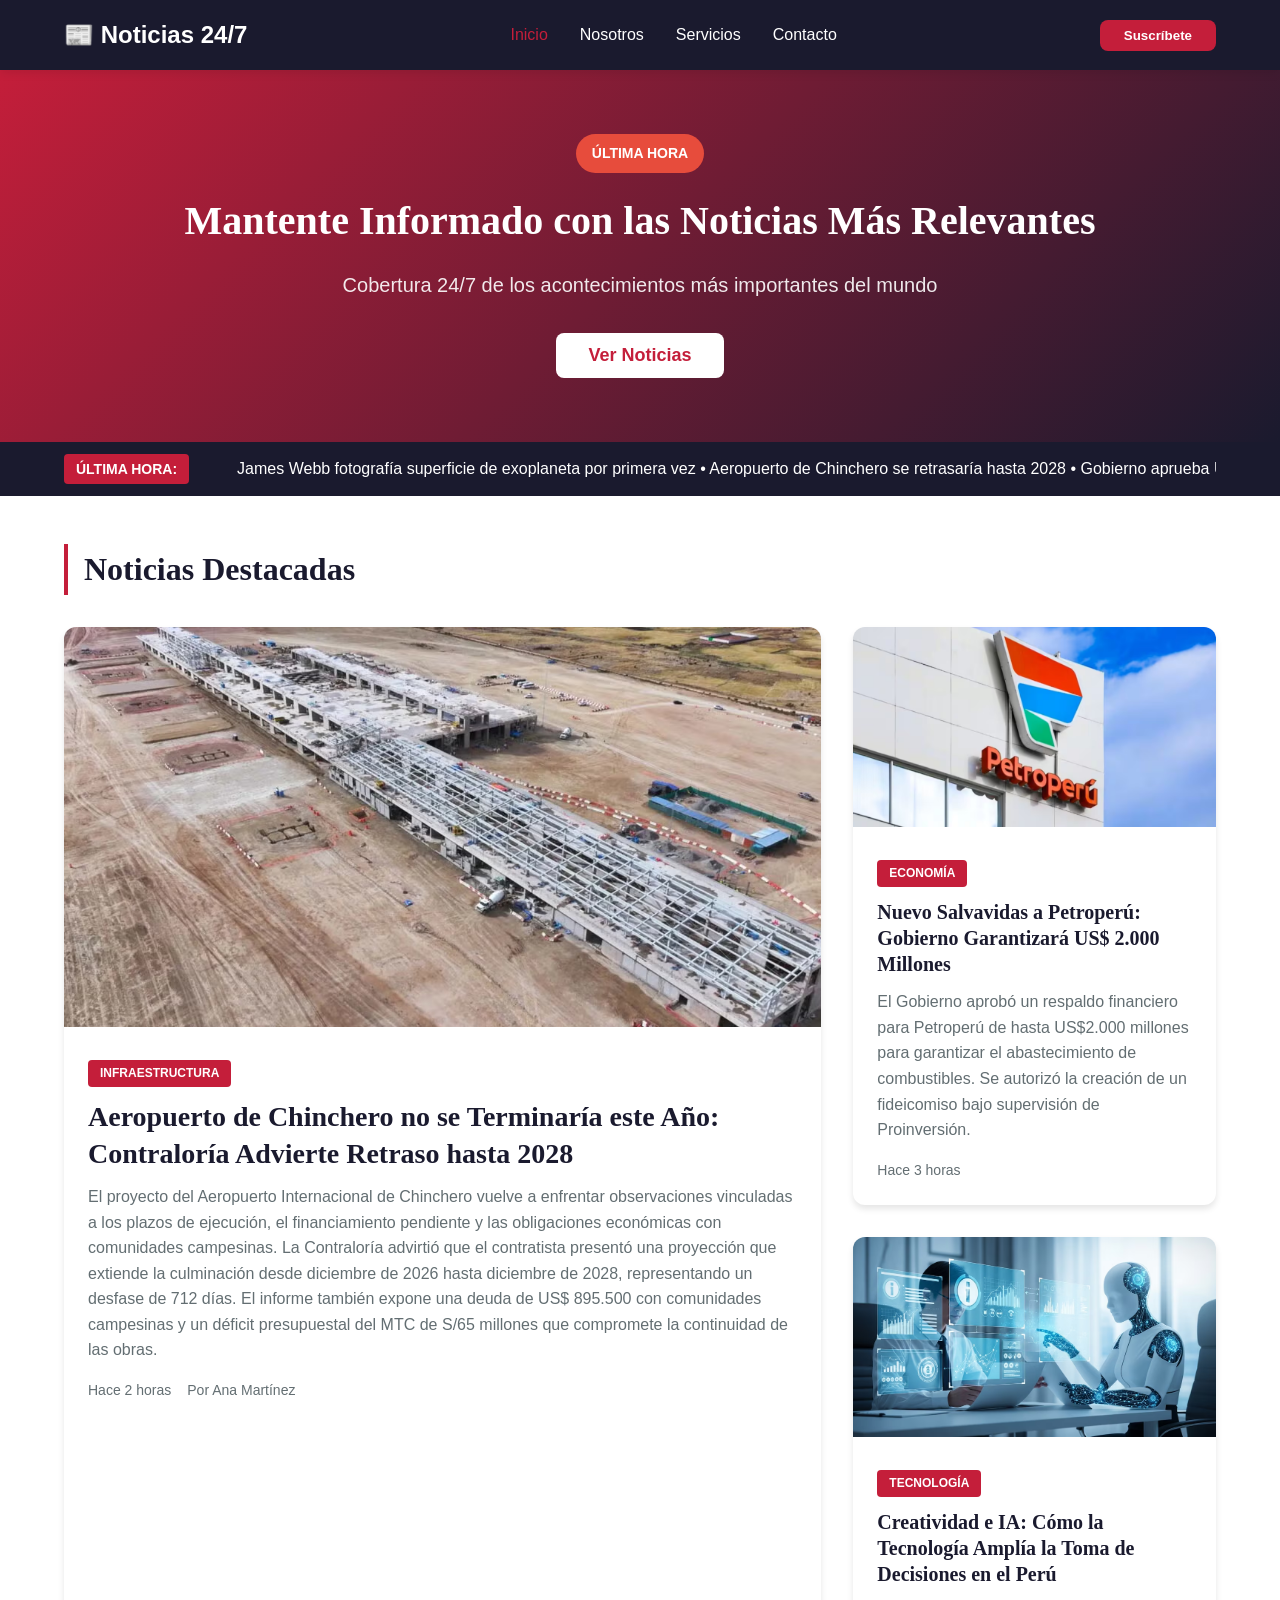
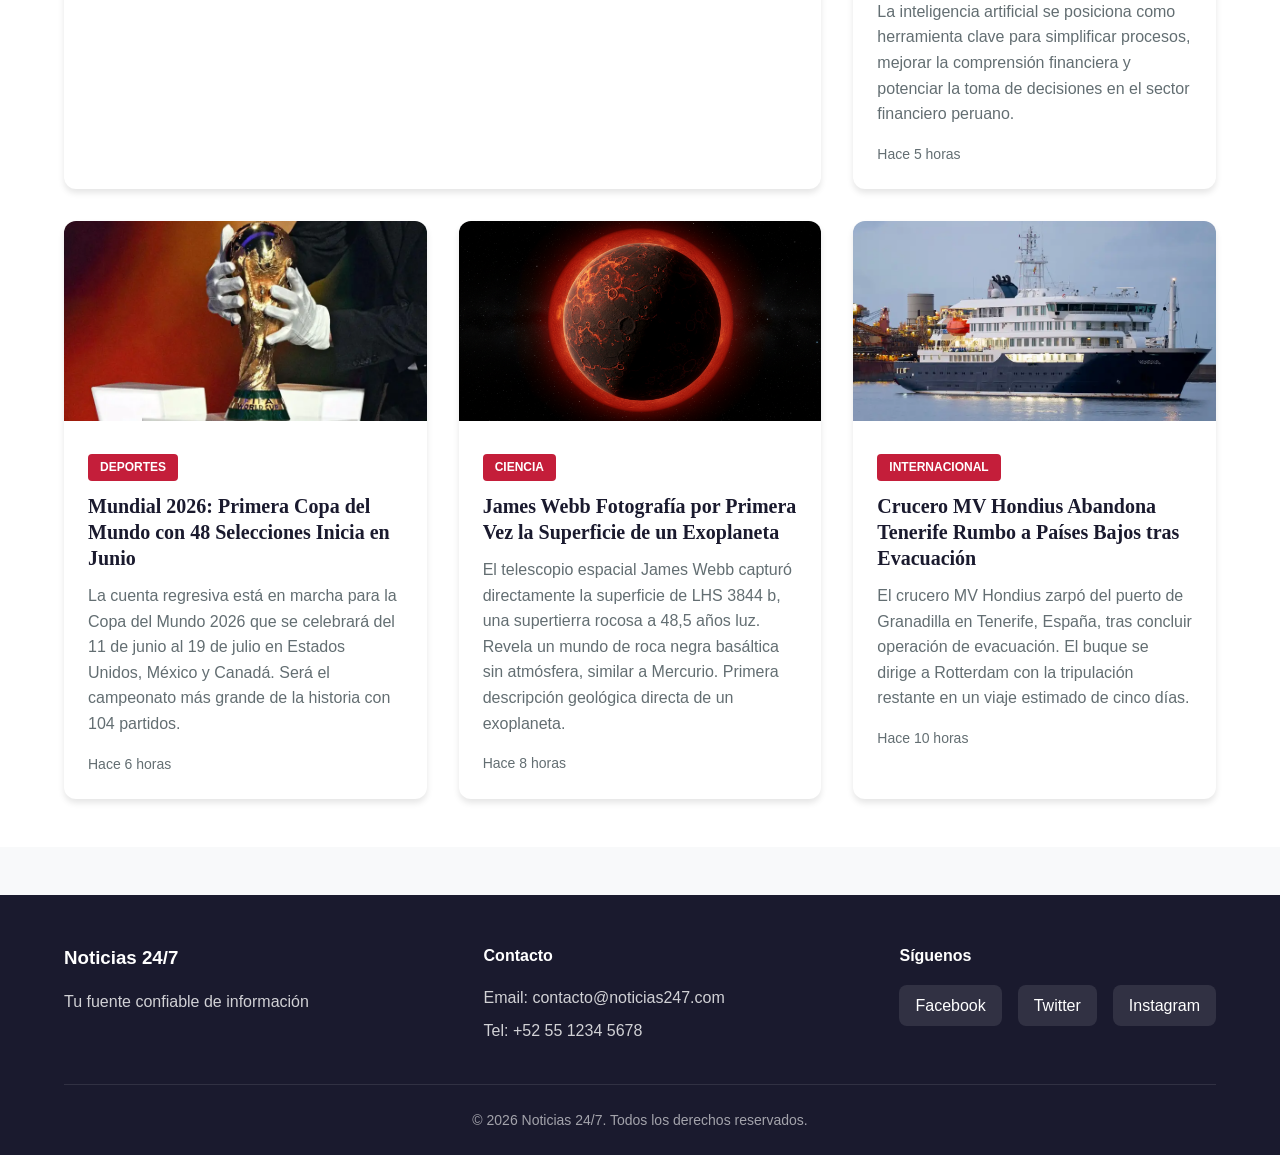
==== index.html @ 4a0a3092 "pc2" ====
<!DOCTYPE html>
<html lang="es">

<head>
    <meta charset="UTF-8">
    <meta name="viewport" content="width=device-width, initial-scale=1.0">
    <title>Noticias 24/7 - Tu fuente de información</title>
    <link rel="stylesheet" href="css/styles.css">
</head>

<body>
    <header class="header">
        <div class="container">
            <div class="header__content">
                <div class="header__logo">
                    <h1>📰 Noticias 24/7</h1>
                </div>
                <nav class="header__nav" id="navMenu">
                    <ul class="nav__list">
                        <li><a href="index.html" class="nav__link active">Inicio</a></li>
                        <li><a href="nosotros.html" class="nav__link">Nosotros</a></li>
                        <li><a href="servicios.html" class="nav__link">Servicios</a></li>
                        <li><a href="contacto.html" class="nav__link">Contacto</a></li>
                    </ul>
                </nav>
                <button class="header__btn">Suscríbete</button>
                <button class="header__menu-toggle" id="menuToggle">☰</button>
            </div>
        </div>
    </header>

    <section class="hero">
        <div class="container">
            <div class="hero__content">
                <span class="hero__badge">ÚLTIMA HORA</span>
                <h2 class="hero__title">Mantente Informado con las Noticias Más Relevantes</h2>
                <p class="hero__text">Cobertura 24/7 de los acontecimientos más importantes del mundo</p>
                <button class="hero__cta">Ver Noticias</button>
            </div>
        </div>
    </section>

    <section class="breaking-news">
        <div class="container">
            <div class="breaking-news__ticker">
                <span class="ticker__label">ÚLTIMA HORA:</span>
                <span class="ticker__text">James Webb fotografía superficie de exoplaneta por primera vez • Aeropuerto
                    de Chinchero se retrasaría hasta 2028 • Gobierno aprueba US$ 2.000 millones para Petroperú • Mundial
                    2026 con 48 selecciones inicia el 11 de junio • James Webb fotografía superficie de exoplaneta por
                    primera vez • Aeropuerto de Chinchero se retrasaría hasta 2028 • Gobierno aprueba US$ 2.000 millones
                    para Petroperú • Mundial 2026 con 48 selecciones inicia el 11 de junio</span>
            </div>
        </div>
    </section>

    <section class="featured-news">
        <div class="container">
            <h2 class="section__title">Noticias Destacadas</h2>
            <div class="news__grid">
                <article class="news-card news-card--large">
                    <img src="img/news-1.jpg" alt="Noticia principal" class="news-card__image">
                    <div class="news-card__content">
                        <span class="news-card__category">Infraestructura</span>
                        <h3 class="news-card__title">Aeropuerto de Chinchero no se Terminaría este Año: Contraloría
                            Advierte Retraso hasta 2028</h3>
                        <p class="news-card__excerpt">El proyecto del Aeropuerto Internacional de Chinchero vuelve a
                            enfrentar observaciones vinculadas a los plazos de ejecución, el financiamiento pendiente y
                            las obligaciones económicas con comunidades campesinas. La Contraloría advirtió que el
                            contratista presentó una proyección que extiende la culminación desde diciembre de 2026
                            hasta diciembre de 2028, representando un desfase de 712 días. El informe también expone una
                            deuda de US$ 895.500 con comunidades campesinas y un déficit presupuestal del MTC de S/65
                            millones que compromete la continuidad de las obras.</p>
                        <div class="news-card__meta">
                            <span class="meta__date">Hace 2 horas</span>
                            <span class="meta__author">Por Ana Martínez</span>
                        </div>
                    </div>
                </article>

                <article class="news-card">
                    <img src="img/news-2.jpg" alt="Noticia" class="news-card__image">
                    <div class="news-card__content">
                        <span class="news-card__category">Economía</span>
                        <h3 class="news-card__title">Nuevo Salvavidas a Petroperú: Gobierno Garantizará US$ 2.000
                            Millones</h3>
                        <p class="news-card__excerpt">El Gobierno aprobó un respaldo financiero para Petroperú de hasta
                            US$2.000 millones para garantizar el abastecimiento de combustibles. Se autorizó la creación
                            de un fideicomiso bajo supervisión de Proinversión.</p>
                        <div class="news-card__meta">
                            <span class="meta__date">Hace 3 horas</span>
                        </div>
                    </div>
                </article>

                <article class="news-card">
                    <img src="img/news-3.jpg" alt="Noticia" class="news-card__image">
                    <div class="news-card__content">
                        <span class="news-card__category">Tecnología</span>
                        <h3 class="news-card__title">Creatividad e IA: Cómo la Tecnología Amplía la Toma de Decisiones
                            en el Perú</h3>
                        <p class="news-card__excerpt">La inteligencia artificial se posiciona como herramienta clave
                            para simplificar procesos, mejorar la comprensión financiera y potenciar la toma de
                            decisiones en el sector financiero peruano.</p>
                        <div class="news-card__meta">
                            <span class="meta__date">Hace 5 horas</span>
                        </div>
                    </div>
                </article>

                <article class="news-card">
                    <img src="img/news-4.jpg" alt="Noticia" class="news-card__image">
                    <div class="news-card__content">
                        <span class="news-card__category">Deportes</span>
                        <h3 class="news-card__title">Mundial 2026: Primera Copa del Mundo con 48 Selecciones Inicia en
                            Junio</h3>
                        <p class="news-card__excerpt">La cuenta regresiva está en marcha para la Copa del Mundo 2026 que
                            se celebrará del 11 de junio al 19 de julio en Estados Unidos, México y Canadá. Será el
                            campeonato más grande de la historia con 104 partidos.</p>
                        <div class="news-card__meta">
                            <span class="meta__date">Hace 6 horas</span>
                        </div>
                    </div>
                </article>

                <article class="news-card">
                    <img src="img/news-5.jpg" alt="Noticia" class="news-card__image">
                    <div class="news-card__content">
                        <span class="news-card__category">Ciencia</span>
                        <h3 class="news-card__title">James Webb Fotografía por Primera Vez la Superficie de un
                            Exoplaneta</h3>
                        <p class="news-card__excerpt">El telescopio espacial James Webb capturó directamente la
                            superficie de LHS 3844 b, una supertierra rocosa a 48,5 años luz. Revela un mundo de roca
                            negra basáltica sin atmósfera, similar a Mercurio. Primera descripción geológica directa de
                            un exoplaneta.</p>
                        <div class="news-card__meta">
                            <span class="meta__date">Hace 8 horas</span>
                        </div>
                    </div>
                </article>

                <article class="news-card">
                    <img src="img/news-6.jpg" alt="Noticia" class="news-card__image">
                    <div class="news-card__content">
                        <span class="news-card__category">Internacional</span>
                        <h3 class="news-card__title">Crucero MV Hondius Abandona Tenerife Rumbo a Países Bajos tras
                            Evacuación</h3>
                        <p class="news-card__excerpt">El crucero MV Hondius zarpó del puerto de Granadilla en Tenerife,
                            España, tras concluir operación de evacuación. El buque se dirige a Rotterdam con la
                            tripulación restante en un viaje estimado de cinco días.</p>
                        <div class="news-card__meta">
                            <span class="meta__date">Hace 10 horas</span>
                        </div>
                    </div>
                </article>
            </div>
        </div>
    </section>

    <footer class="footer">
        <div class="container">
            <div class="footer__content">
                <div class="footer__section">
                    <h3>Noticias 24/7</h3>
                    <p>Tu fuente confiable de información</p>
                </div>
                <div class="footer__section">
                    <h4>Contacto</h4>
                    <p>Email: contacto@noticias247.com</p>
                    <p>Tel: +52 55 1234 5678</p>
                </div>
                <div class="footer__section">
                    <h4>Síguenos</h4>
                    <div class="footer__social">
                        <a href="#" class="social__link">Facebook</a>
                        <a href="#" class="social__link">Twitter</a>
                        <a href="#" class="social__link">Instagram</a>
                    </div>
                </div>
            </div>
            <div class="footer__bottom">
                <p>&copy; 2026 Noticias 24/7. Todos los derechos reservados.</p>
            </div>
        </div>
    </footer>

    <script src="js/menu.js"></script>
</body>

</html>
---- css/styles.css ----
* {
    margin: 0;
    padding: 0;
    box-sizing: border-box;
}

body {
    font-family: -apple-system, BlinkMacSystemFont, 'Segoe UI', Roboto, sans-serif;
    color: #2d3436;
    line-height: 1.6;
    background-color: #f8f9fa;
}

.container {
    max-width: 1200px;
    margin: 0 auto;
    padding: 0 1.5rem;
}

/* Header */
.header {
    background-color: #1a1a2e;
    box-shadow: 0 2px 10px rgba(0, 0, 0, 0.1);
    position: sticky;
    top: 0;
    z-index: 1000;
}

.header__content {
    display: flex;
    justify-content: space-between;
    align-items: center;
    padding: 1rem 0;
}

.header__logo h1 {
    font-size: 1.5rem;
    color: #ffffff;
    margin: 0;
    font-weight: 700;
}

.header__nav .nav__list {
    display: flex;
    list-style: none;
    gap: 2rem;
    margin: 0;
    padding: 0;
}

.header__nav .nav__link {
    color: #ffffff;
    text-decoration: none;
    font-weight: 500;
    transition: color 0.3s;
}

.header__nav .nav__link:hover,
.header__nav .nav__link.active {
    color: #c41e3a;
}

.header__btn {
    background-color: #c41e3a;
    color: white;
    padding: 0.5rem 1.5rem;
    border: none;
    border-radius: 0.5rem;
    cursor: pointer;
    font-weight: 600;
    transition: all 0.3s;
}

.header__btn:hover {
    background-color: #a01729;
    transform: translateY(-2px);
}

.header__menu-toggle {
    display: none;
    background: none;
    border: 2px solid #ffffff;
    color: #ffffff;
    font-size: 1.5rem;
    padding: 0.5rem 0.75rem;
    border-radius: 0.5rem;
    cursor: pointer;
}

/* Hero */
.hero {
    background: linear-gradient(135deg, #c41e3a 0%, #1a1a2e 100%);
    color: white;
    padding: 4rem 0;
    text-align: center;
}

.hero__badge {
    background-color: #e74c3c;
    color: white;
    padding: 0.5rem 1rem;
    border-radius: 2rem;
    font-size: 0.875rem;
    font-weight: 700;
    display: inline-block;
    margin-bottom: 1rem;
    animation: pulse 2s infinite;
}

@keyframes pulse {
    0%, 100% { opacity: 1; }
    50% { opacity: 0.7; }
}

.hero__title {
    font-size: 2.5rem;
    font-weight: 700;
    margin-bottom: 1rem;
    font-family: Georgia, serif;
}

.hero__text {
    font-size: 1.25rem;
    margin-bottom: 2rem;
    opacity: 0.9;
}

.hero__cta {
    background-color: white;
    color: #c41e3a;
    padding: 0.75rem 2rem;
    border: none;
    border-radius: 0.5rem;
    font-weight: 600;
    font-size: 1.125rem;
    cursor: pointer;
    transition: all 0.3s;
}

.hero__cta:hover {
    transform: translateY(-2px);
    box-shadow: 0 10px 20px rgba(0, 0, 0, 0.2);
}

/* Breaking News Ticker */
.breaking-news {
    background-color: #1a1a2e;
    padding: 0.75rem 0;
    overflow: hidden;
    margin-top: 0;
    position: relative;
}

.breaking-news__ticker {
    display: flex;
    align-items: center;
    gap: 1rem;
    color: white;
    overflow: hidden;
}

.ticker__label {
    background-color: #c41e3a;
    padding: 0.25rem 0.75rem;
    border-radius: 0.25rem;
    font-weight: 700;
    font-size: 0.875rem;
    flex-shrink: 0;
    z-index: 10;
    position: relative;
}

.ticker__text {
    display: inline-block;
    white-space: nowrap;
    animation: scroll 60s linear infinite;
    padding-left: 2rem;
}

@keyframes scroll {
    from { 
        transform: translateX(0); 
    }
    to { 
        transform: translateX(-50%); 
    }
}

/* Page Hero */
.page-hero {
    background: linear-gradient(135deg, #1a1a2e 0%, #0f3460 100%);
    color: white;
    padding: 3rem 0;
    text-align: center;
}

.page-hero__title {
    font-size: 2rem;
    font-weight: 700;
    margin-bottom: 0.5rem;
}

.page-hero__text {
    font-size: 1.125rem;
    opacity: 0.9;
}

/* Section Title */
.section__title {
    font-size: 2rem;
    font-weight: 700;
    color: #1a1a2e;
    margin-bottom: 2rem;
    font-family: Georgia, serif;
    border-left: 4px solid #c41e3a;
    padding-left: 1rem;
}

/* Featured News */
.featured-news {
    padding: 3rem 0;
    background-color: #ffffff;
}

.news__grid {
    display: grid;
    grid-template-columns: repeat(3, 1fr);
    gap: 2rem;
}

.news-card {
    background-color: #ffffff;
    border-radius: 0.75rem;
    overflow: hidden;
    box-shadow: 0 4px 6px rgba(0, 0, 0, 0.1);
    transition: all 0.3s;
}

.news-card:hover {
    transform: translateY(-5px);
    box-shadow: 0 10px 20px rgba(0, 0, 0, 0.15);
}

.news-card--large {
    grid-column: span 2;
    grid-row: span 2;
}

.news-card__image {
    width: 100%;
    height: 200px;
    object-fit: cover;
}

.news-card--large .news-card__image {
    height: 400px;
}

.news-card__content {
    padding: 1.5rem;
}

.news-card__category {
    background-color: #c41e3a;
    color: white;
    padding: 0.25rem 0.75rem;
    border-radius: 0.25rem;
    font-size: 0.75rem;
    font-weight: 600;
    text-transform: uppercase;
    display: inline-block;
    margin-bottom: 0.75rem;
}

.news-card__title {
    font-size: 1.25rem;
    font-weight: 700;
    color: #1a1a2e;
    margin-bottom: 0.75rem;
    font-family: Georgia, serif;
    line-height: 1.3;
}

.news-card--large .news-card__title {
    font-size: 1.75rem;
}

.news-card__excerpt {
    color: #636e72;
    margin-bottom: 1rem;
    line-height: 1.6;
}

.news-card__meta {
    display: flex;
    gap: 1rem;
    font-size: 0.875rem;
    color: #636e72;
}

/* Categories */
.categories {
    padding: 3rem 0;
}

.categories__grid {
    display: grid;
    grid-template-columns: repeat(3, 1fr);
    gap: 2rem;
}

.category-card {
    background-color: #ffffff;
    padding: 2rem;
    border-radius: 0.75rem;
    text-align: center;
    box-shadow: 0 4px 6px rgba(0, 0, 0, 0.1);
    transition: all 0.3s;
}

.category-card:hover {
    transform: translateY(-5px);
    box-shadow: 0 10px 20px rgba(0, 0, 0, 0.15);
}

.category-card__icon {
    font-size: 3rem;
    margin-bottom: 1rem;
}

.category-card__title {
    font-size: 1.5rem;
    font-weight: 700;
    color: #1a1a2e;
    margin-bottom: 0.5rem;
}

.category-card__text {
    color: #636e72;
    margin-bottom: 1rem;
}

.category-card__count {
    display: inline-block;
    background-color: #f8f9fa;
    padding: 0.25rem 0.75rem;
    border-radius: 1rem;
    font-size: 0.875rem;
    color: #636e72;
}

/* About */
.about {
    padding: 3rem 0;
}

.about__content {
    display: flex;
    gap: 3rem;
    align-items: center;
}

.about__text {
    flex: 1;
}

.about__text h2 {
    font-size: 2rem;
    color: #1a1a2e;
    margin-bottom: 1.5rem;
    font-family: Georgia, serif;
}

.about__text p {
    margin-bottom: 1rem;
    line-height: 1.8;
    color: #636e72;
}

.about__image {
    flex: 1;
}

.about__photo {
    width: 100%;
    height: auto;
    border-radius: 0.75rem;
    box-shadow: 0 10px 20px rgba(0, 0, 0, 0.15);
}

.placeholder-image {
    background: linear-gradient(135deg, #c41e3a 0%, #1a1a2e 100%);
    height: 300px;
    border-radius: 0.75rem;
    display: flex;
    align-items: center;
    justify-content: center;
    color: white;
    font-size: 1.5rem;
    font-weight: 700;
}

/* Team */
.team {
    padding: 3rem 0;
    background-color: #ffffff;
}

.team__grid {
    display: grid;
    grid-template-columns: repeat(3, 1fr);
    gap: 2rem;
}

.team-card {
    text-align: center;
}

.team-card__image {
    width: 150px;
    height: 150px;
    border-radius: 50%;
    object-fit: cover;
    margin-bottom: 1rem;
    border: 4px solid #c41e3a;
}

.team-card__name {
    font-size: 1.25rem;
    font-weight: 700;
    color: #1a1a2e;
    margin-bottom: 0.25rem;
}

.team-card__role {
    color: #636e72;
}

/* Contact */
.contact {
    padding: 3rem 0;
}

.contact__content {
    display: flex;
    gap: 3rem;
}

.contact__form,
.contact__info {
    flex: 1;
}

.contact__form h2,
.contact__info h2 {
    font-size: 1.75rem;
    color: #1a1a2e;
    margin-bottom: 1.5rem;
    font-family: Georgia, serif;
}

.form__group {
    margin-bottom: 1.5rem;
}

.form__group label {
    display: block;
    margin-bottom: 0.5rem;
    color: #1a1a2e;
    font-weight: 600;
}

.form__group input,
.form__group textarea {
    width: 100%;
    padding: 0.75rem;
    border: 2px solid #e0e0e0;
    border-radius: 0.5rem;
    font-family: inherit;
    transition: border-color 0.3s;
}

.form__group input:focus,
.form__group textarea:focus {
    outline: none;
    border-color: #c41e3a;
}

.form__submit {
    background-color: #c41e3a;
    color: white;
    padding: 0.75rem 2rem;
    border: none;
    border-radius: 0.5rem;
    font-weight: 600;
    font-size: 1.125rem;
    cursor: pointer;
    width: 100%;
    transition: all 0.3s;
}

.form__submit:hover {
    background-color: #a01729;
    transform: translateY(-2px);
}

.info__item {
    margin-bottom: 2rem;
}

.info__item h3 {
    color: #1a1a2e;
    margin-bottom: 0.5rem;
    font-weight: 600;
}

.info__item p {
    color: #636e72;
}

/* Footer */
.footer {
    background-color: #1a1a2e;
    color: white;
    padding: 3rem 0 1.5rem;
    margin-top: 3rem;
}

.footer__content {
    display: flex;
    justify-content: space-between;
    gap: 2rem;
    margin-bottom: 2rem;
}

.footer__section h3,
.footer__section h4 {
    margin-bottom: 1rem;
}

.footer__section p {
    color: rgba(255, 255, 255, 0.8);
    margin: 0.5rem 0;
}

.footer__social {
    display: flex;
    gap: 1rem;
}

.social__link {
    color: white;
    text-decoration: none;
    padding: 0.5rem 1rem;
    background-color: rgba(255, 255, 255, 0.1);
    border-radius: 0.5rem;
    transition: background-color 0.3s;
}

.social__link:hover {
    background-color: #c41e3a;
}

.footer__bottom {
    text-align: center;
    padding-top: 1.5rem;
    border-top: 1px solid rgba(255, 255, 255, 0.1);
}

.footer__bottom p {
    color: rgba(255, 255, 255, 0.6);
    font-size: 0.875rem;
}

/* Responsive */
@media (max-width: 1023px) {
    .news__grid {
        grid-template-columns: repeat(2, 1fr);
    }
    
    .news-card--large {
        grid-column: span 2;
        grid-row: span 1;
    }
    
    .categories__grid {
        grid-template-columns: repeat(2, 1fr);
    }
}

@media (max-width: 767px) {
    .header__nav {
        display: none;
        position: absolute;
        top: 100%;
        left: 0;
        right: 0;
        background-color: #1a1a2e;
        padding: 1rem 0;
        box-shadow: 0 4px 6px rgba(0, 0, 0, 0.1);
    }
    
    .header__nav.active {
        display: block;
    }
    
    .header__nav .nav__list {
        flex-direction: column;
        gap: 0;
    }
    
    .header__nav .nav__link {
        display: block;
        padding: 1rem 1.5rem;
        border-bottom: 1px solid rgba(255, 255, 255, 0.1);
    }
    
    .header__btn {
        display: none;
    }
    
    .header__menu-toggle {
        display: block;
    }
    
    .hero__title {
        font-size: 1.75rem;
    }
    
    .hero__text {
        font-size: 1rem;
    }
    
    .news__grid {
        grid-template-columns: 1fr;
    }
    
    .news-card--large {
        grid-column: span 1;
        grid-row: span 1;
    }
    
    .news-card__image,
    .news-card--large .news-card__image {
        height: 200px;
    }
    
    .categories__grid,
    .team__grid {
        grid-template-columns: 1fr;
    }
    
    .about__content,
    .contact__content {
        flex-direction: column;
    }
    
    .footer__content {
        flex-direction: column;
        text-align: center;
    }
    
    .footer__social {
        justify-content: center;
    }
}
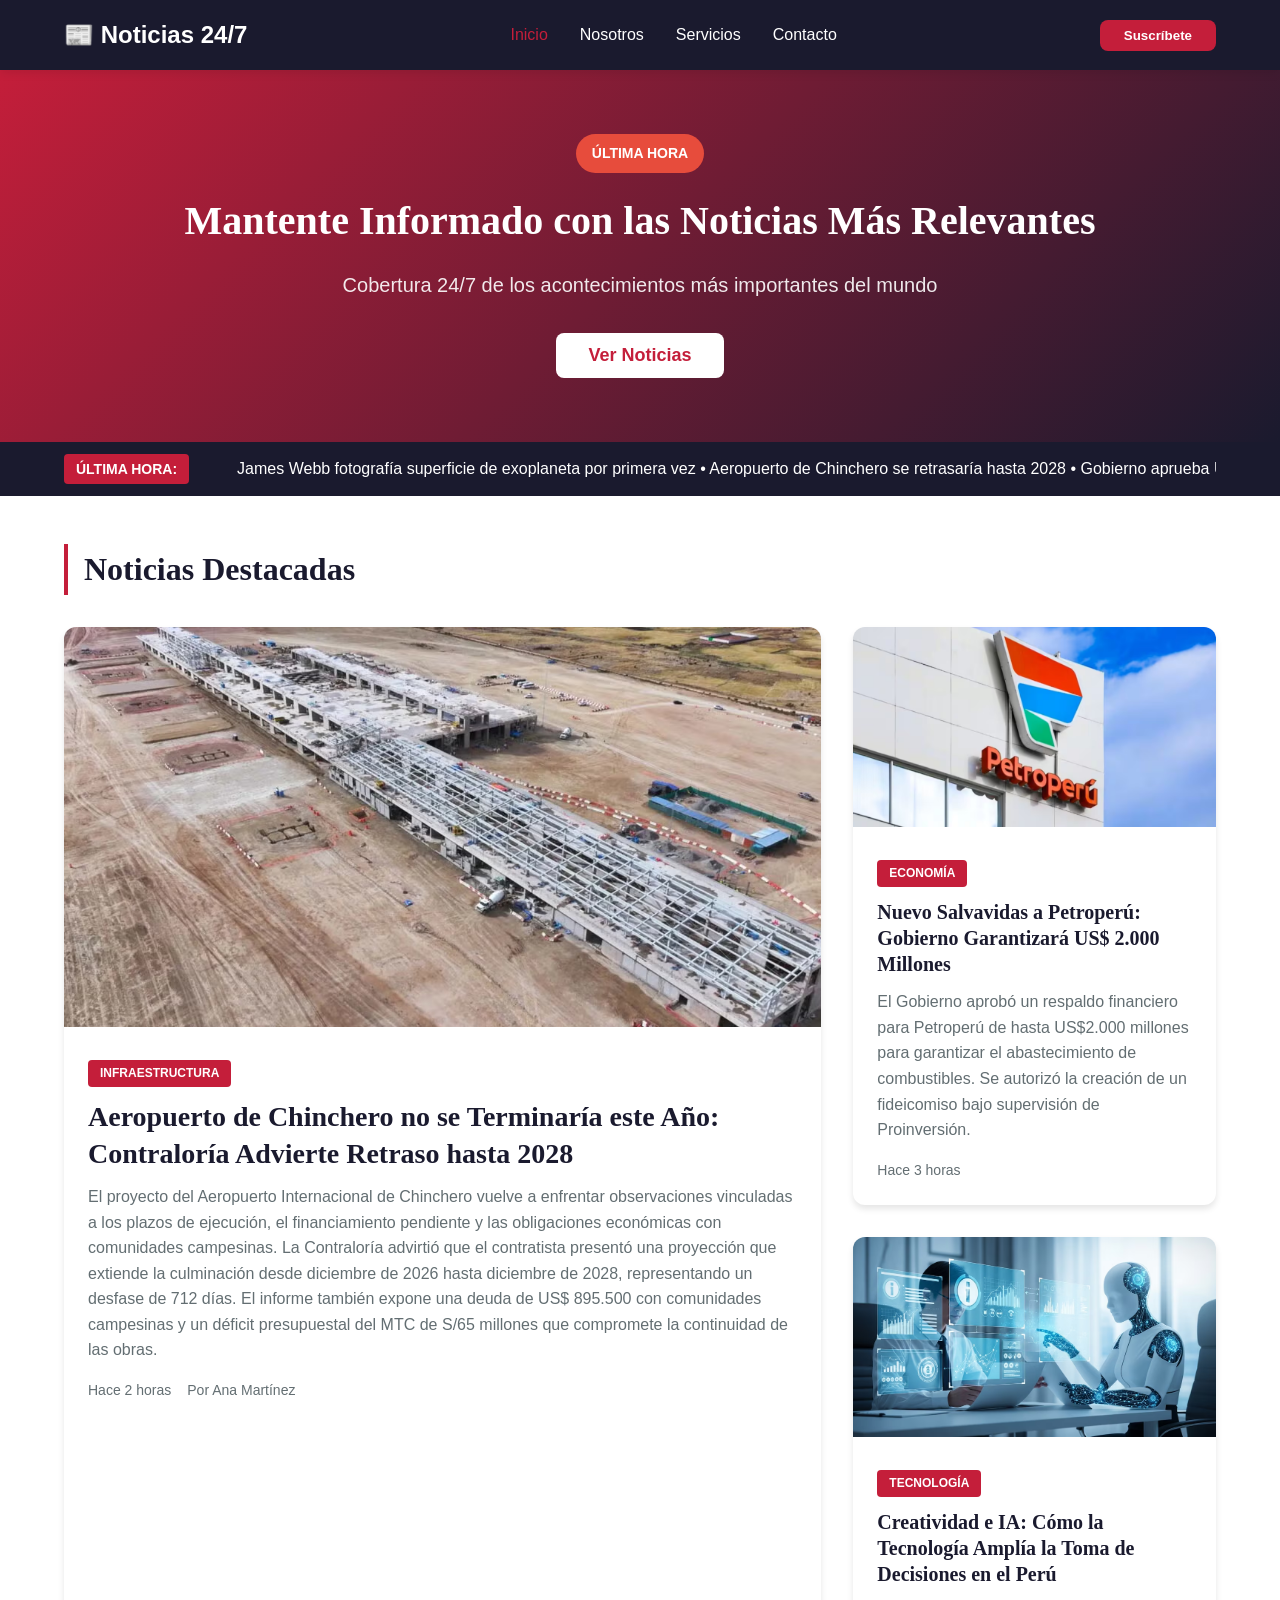
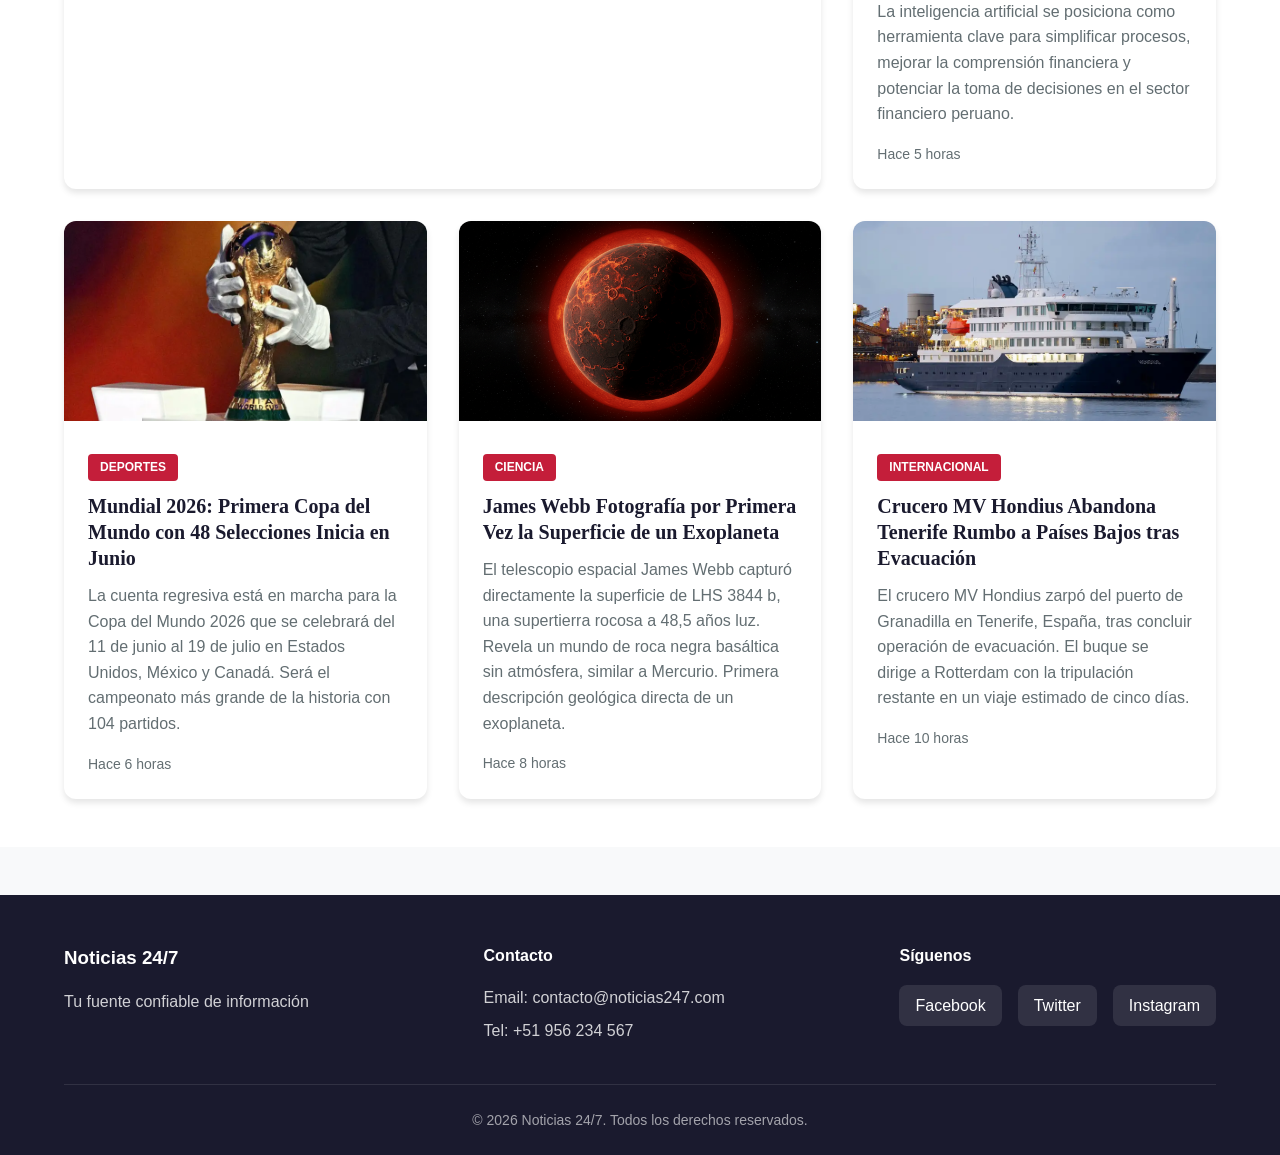
==== commit 067a8fef: "pc2" ====
--- a/index.html
+++ b/index.html
@@ -166,7 +166,7 @@
                 <div class="footer__section">
                     <h4>Contacto</h4>
                     <p>Email: contacto@noticias247.com</p>
-                    <p>Tel: +52 55 1234 5678</p>
+                    <p>Tel: +51 956 234 567</p>
                 </div>
                 <div class="footer__section">
                     <h4>Síguenos</h4>
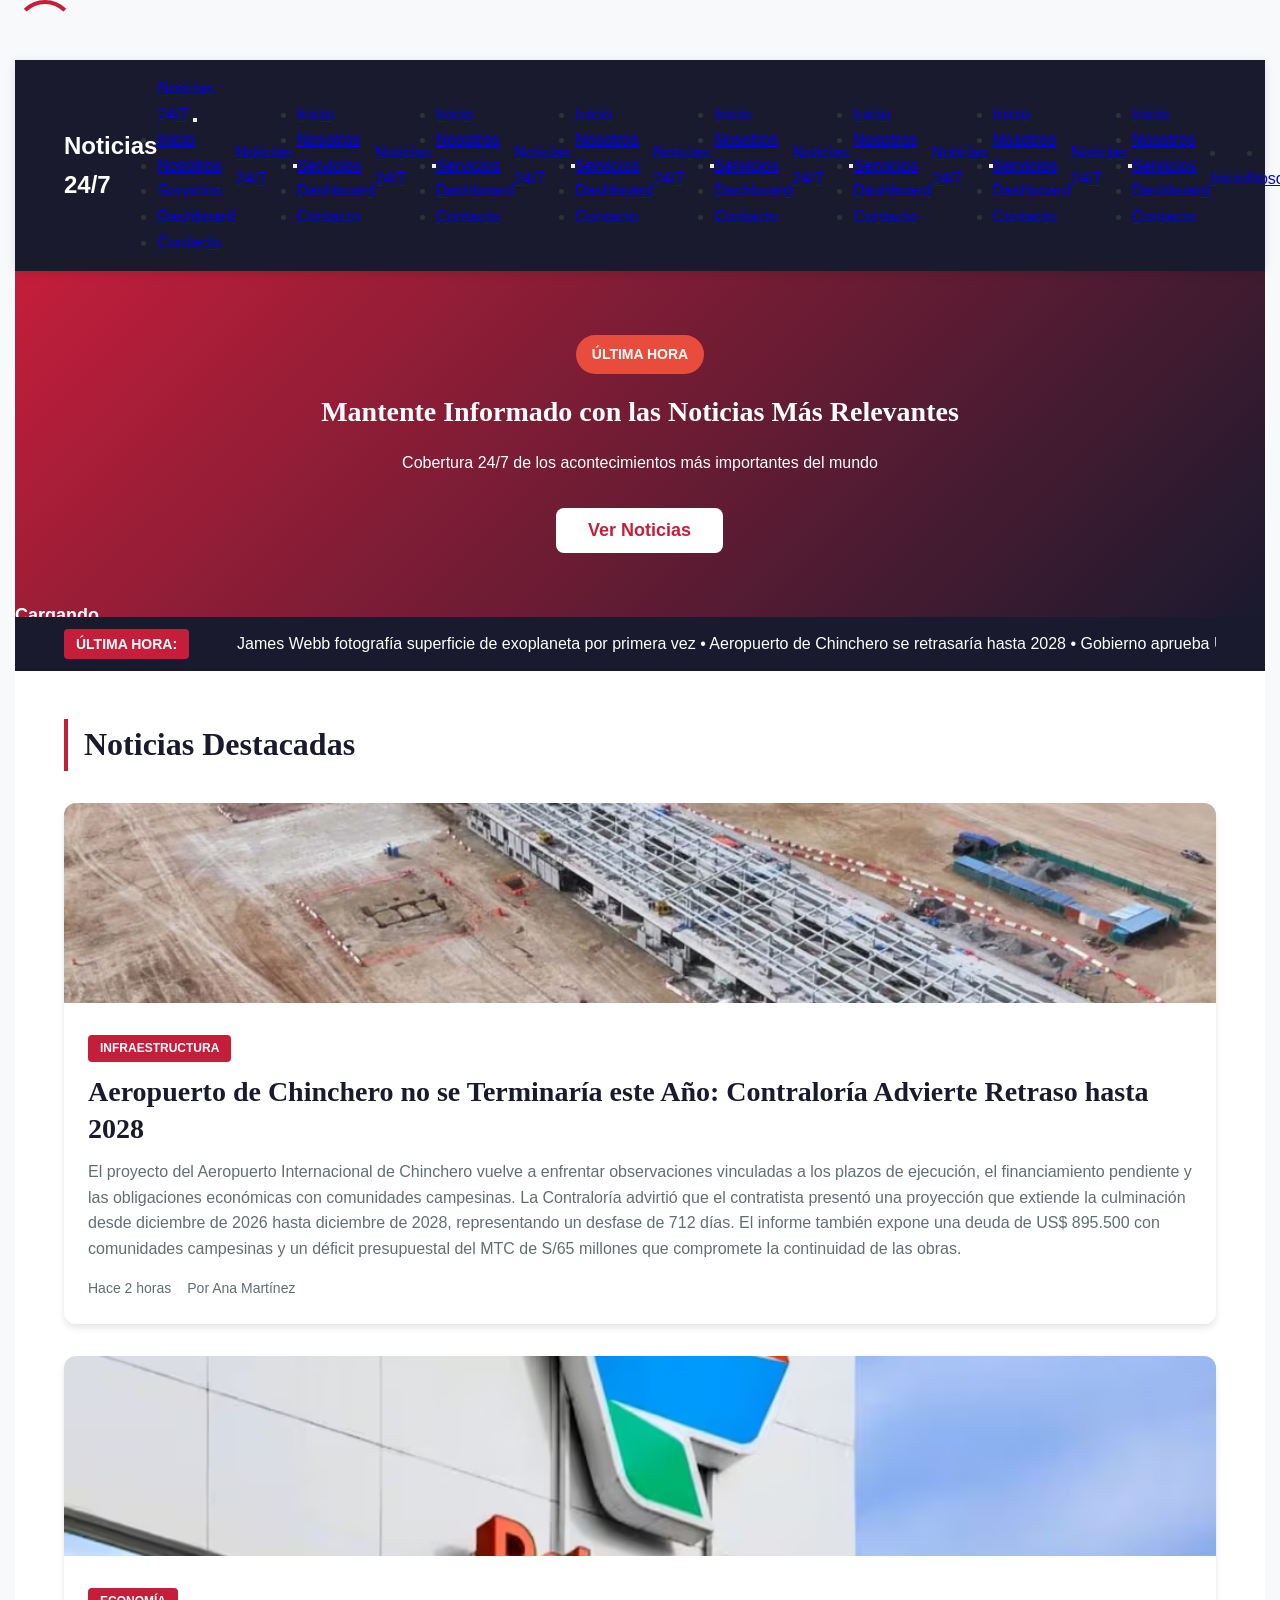
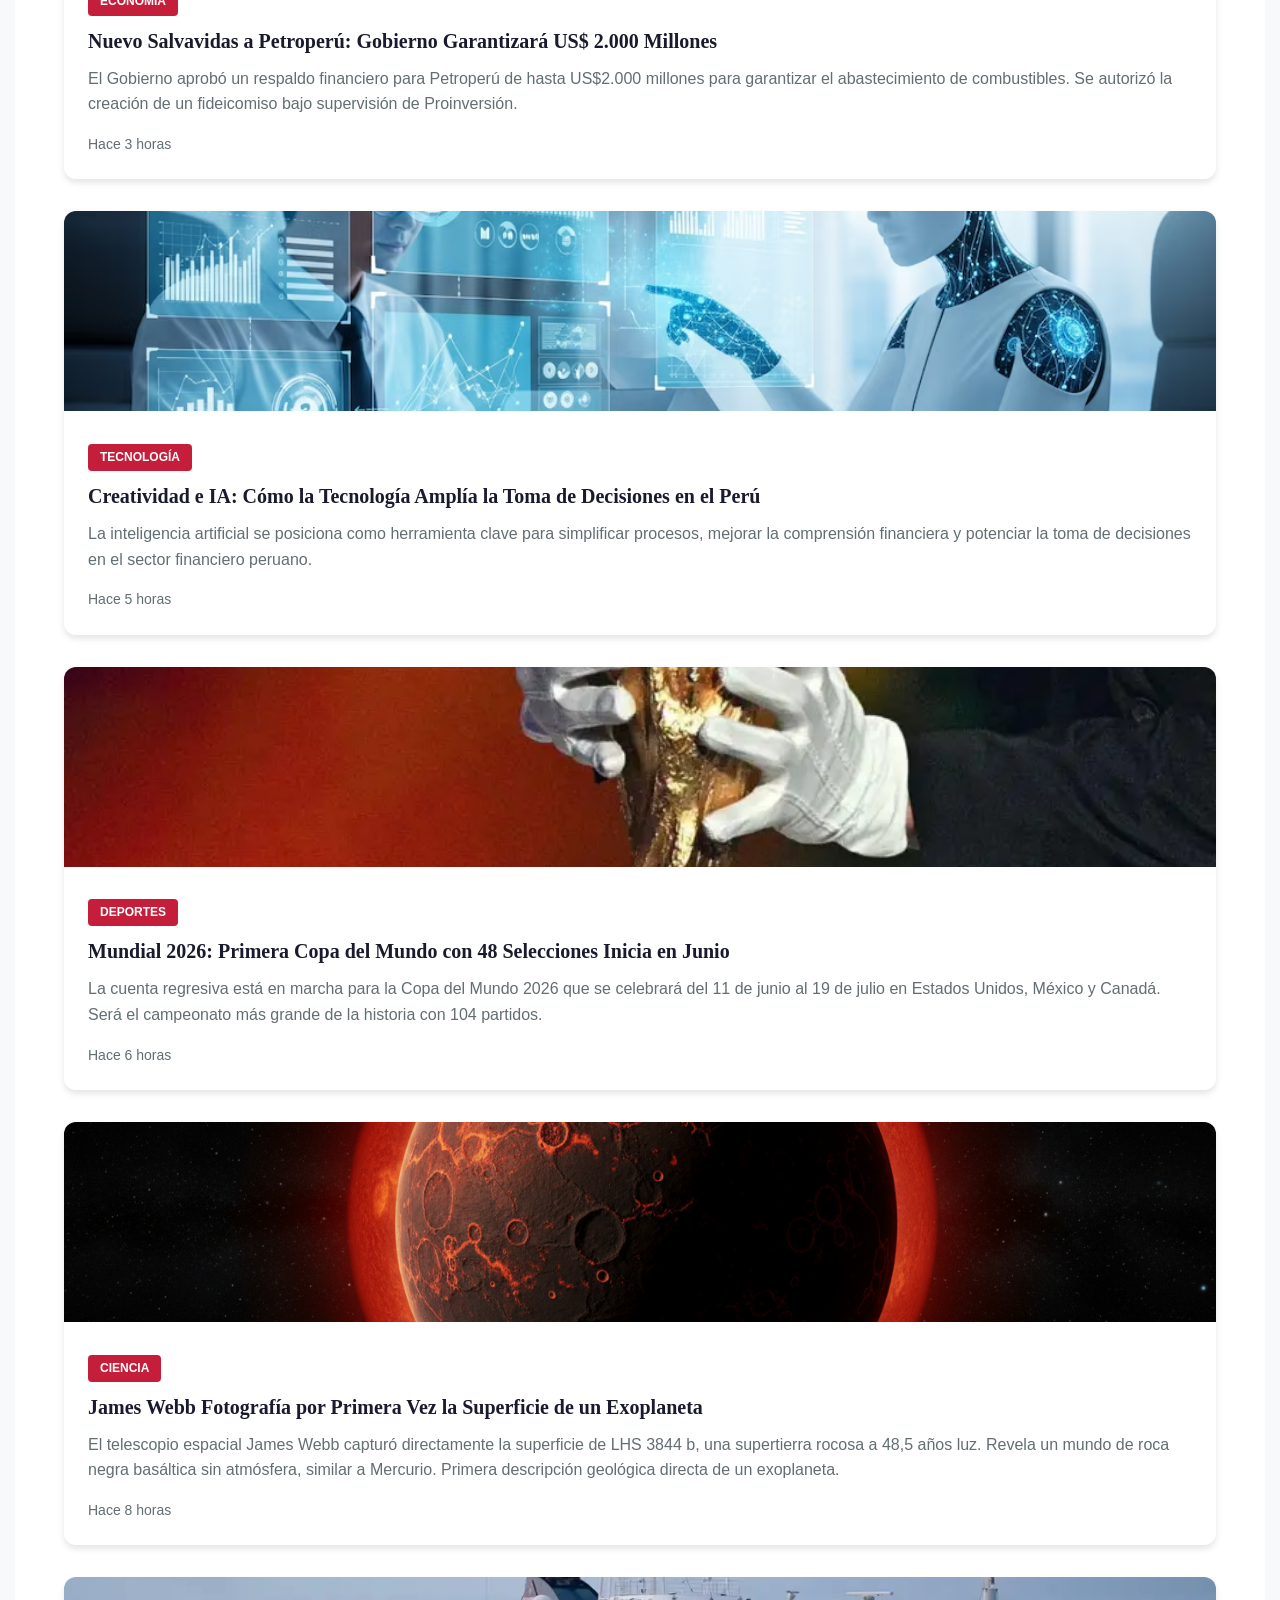
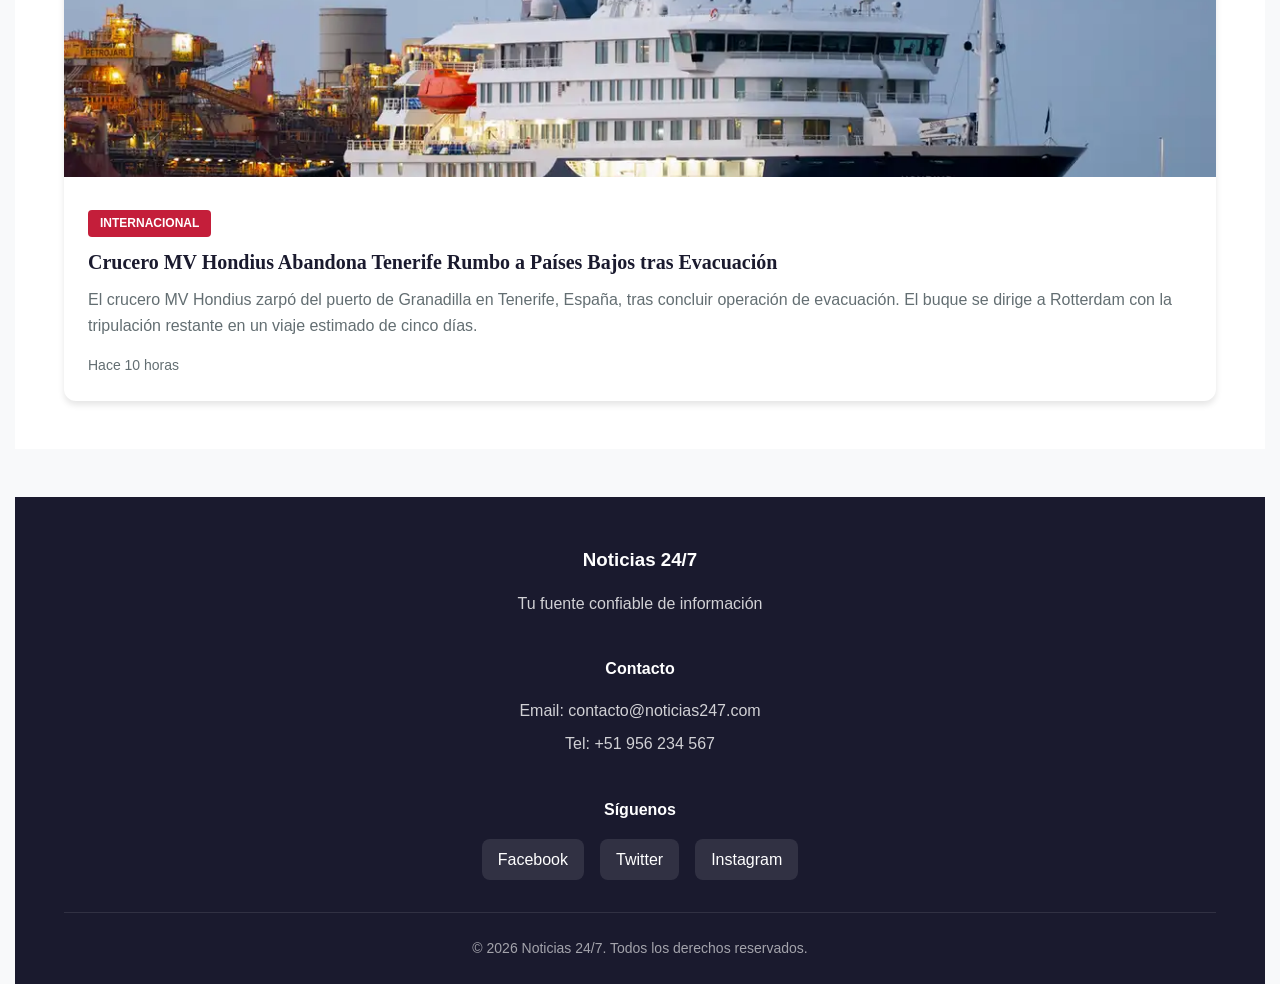
==== commit 3d18369a: "pc2" ====
--- a/index.html
+++ b/index.html
@@ -5,26 +5,223 @@
     <meta charset="UTF-8">
     <meta name="viewport" content="width=device-width, initial-scale=1.0">
     <title>Noticias 24/7 - Tu fuente de información</title>
+    <link rel="icon" href="favicon.ico?v=2" type="image/x-icon">
     <link rel="stylesheet" href="css/styles.css">
 </head>
 
 <body>
+    <div class="loader" id="loader">
+        <div class="loader__spinner"></div>
+        <div class="loader__text">Cargando...</div>
+    </div>
+
     <header class="header">
         <div class="container">
             <div class="header__content">
                 <div class="header__logo">
-                    <h1>📰 Noticias 24/7</h1>
+                    <h1>Noticias 24/7</h1>
                 </div>
-                <nav class="header__nav" id="navMenu">
-                    <ul class="nav__list">
-                        <li><a href="index.html" class="nav__link active">Inicio</a></li>
+                <nav class="navbar navbar-expand-lg navbar-light bg-light">
+            <a class="navbar-brand" href="index.html">Noticias 24/7</a>
+            <button class="navbar-toggler" type="button" data-toggle="collapse" data-target="#navbarNav" aria-controls="navbarNav" aria-expanded="false" aria-label="Toggle navigation">
+                <span class="navbar-toggler-icon"></span>
+            </button>
+            <div class="collapse navbar-collapse" id="navbarNav">
+                <ul class="navbar-nav">
+                    <li class="nav-item active">
+                        <a class="nav-link" href="index.html">Inicio</a>
+                    </li>
+                    <li class="nav-item">
+                        <a class="nav-link" href="nosotros.html">Nosotros</a>
+                    </li>
+                    <li class="nav-item">
+                        <a class="nav-link" href="servicios.html">Servicios</a>
+                    </li>
+                    <li class="nav-item">
+                        <a class="nav-link" href="dashboard.html">Dashboard</a>
+                    </li>
+                    <li class="nav-item">
+                        <a class="nav-link" href="contacto.html">Contacto</a>
+                    </li>
+                </ul>
+            </div>
+        </nav>
+            <a class="navbar-brand" href="index.html">Noticias 24/7</a>
+            <button class="navbar-toggler" type="button" data-toggle="collapse" data-target="#navbarNav" aria-controls="navbarNav" aria-expanded="false" aria-label="Toggle navigation">
+                <span class="navbar-toggler-icon"></span>
+            </button>
+            <div class="collapse navbar-collapse" id="navbarNav">
+                <ul class="navbar-nav">
+                    <li class="nav-item active">
+                        <a class="nav-link" href="index.html">Inicio</a>
+                    </li>
+                    <li class="nav-item">
+                        <a class="nav-link" href="nosotros.html">Nosotros</a>
+                    </li>
+                    <li class="nav-item">
+                        <a class="nav-link" href="servicios.html">Servicios</a>
+                    </li>
+                    <li class="nav-item">
+                        <a class="nav-link" href="dashboard.html">Dashboard</a>
+                    </li>
+                    <li class="nav-item">
+                        <a class="nav-link" href="contacto.html">Contacto</a>
+                    </li>
+                </ul>
+            </div>
+        </nav>
+            <a class="navbar-brand" href="index.html">Noticias 24/7</a>
+            <button class="navbar-toggler" type="button" data-toggle="collapse" data-target="#navbarNav" aria-controls="navbarNav" aria-expanded="false" aria-label="Toggle navigation">
+                <span class="navbar-toggler-icon"></span>
+            </button>
+            <div class="collapse navbar-collapse" id="navbarNav">
+                <ul class="navbar-nav">
+                    <li class="nav-item active">
+                        <a class="nav-link" href="index.html">Inicio</a>
+                    </li>
+                    <li class="nav-item">
+                        <a class="nav-link" href="nosotros.html">Nosotros</a>
+                    </li>
+                    <li class="nav-item">
+                        <a class="nav-link" href="servicios.html">Servicios</a>
+                    </li>
+                    <li class="nav-item">
+                        <a class="nav-link" href="dashboard.html">Dashboard</a>
+                    </li>
+                    <li class="nav-item">
+                        <a class="nav-link" href="contacto.html">Contacto</a>
+                    </li>
+                </ul>
+            </div>
+        </nav>
+            <a class="navbar-brand" href="index.html">Noticias 24/7</a>
+            <button class="navbar-toggler" type="button" data-toggle="collapse" data-target="#navbarNav" aria-controls="navbarNav" aria-expanded="false" aria-label="Toggle navigation">
+                <span class="navbar-toggler-icon"></span>
+            </button>
+            <div class="collapse navbar-collapse" id="navbarNav">
+                <ul class="navbar-nav">
+                    <li class="nav-item active">
+                        <a class="nav-link" href="index.html">Inicio</a>
+                    </li>
+                    <li class="nav-item">
+                        <a class="nav-link" href="nosotros.html">Nosotros</a>
+                    </li>
+                    <li class="nav-item">
+                        <a class="nav-link" href="servicios.html">Servicios</a>
+                    </li>
+                    <li class="nav-item">
+                        <a class="nav-link" href="dashboard.html">Dashboard</a>
+                    </li>
+                    <li class="nav-item">
+                        <a class="nav-link" href="contacto.html">Contacto</a>
+                    </li>
+                </ul>
+            </div>
+        </nav>
+            <a class="navbar-brand" href="index.html">Noticias 24/7</a>
+            <button class="navbar-toggler" type="button" data-toggle="collapse" data-target="#navbarNav" aria-controls="navbarNav" aria-expanded="false" aria-label="Toggle navigation">
+                <span class="navbar-toggler-icon"></span>
+            </button>
+            <div class="collapse navbar-collapse" id="navbarNav">
+                <ul class="navbar-nav">
+                    <li class="nav-item active">
+                        <a class="nav-link" href="index.html">Inicio</a>
+                    </li>
+                    <li class="nav-item">
+                        <a class="nav-link" href="nosotros.html">Nosotros</a>
+                    </li>
+                    <li class="nav-item">
+                        <a class="nav-link" href="servicios.html">Servicios</a>
+                    </li>
+                    <li class="nav-item">
+                        <a class="nav-link" href="dashboard.html">Dashboard</a>
+                    </li>
+                    <li class="nav-item">
+                        <a class="nav-link" href="contacto.html">Contacto</a>
+                    </li>
+                </ul>
+            </div>
+        </nav>
+            <a class="navbar-brand" href="index.html">Noticias 24/7</a>
+            <button class="navbar-toggler" type="button" data-toggle="collapse" data-target="#navbarNav" aria-controls="navbarNav" aria-expanded="false" aria-label="Toggle navigation">
+                <span class="navbar-toggler-icon"></span>
+            </button>
+            <div class="collapse navbar-collapse" id="navbarNav">
+                <ul class="navbar-nav">
+                    <li class="nav-item active">
+                        <a class="nav-link" href="index.html">Inicio</a>
+                    </li>
+                    <li class="nav-item">
+                        <a class="nav-link" href="nosotros.html">Nosotros</a>
+                    </li>
+                    <li class="nav-item">
+                        <a class="nav-link" href="servicios.html">Servicios</a>
+                    </li>
+                    <li class="nav-item">
+                        <a class="nav-link" href="dashboard.html">Dashboard</a>
+                    </li>
+                    <li class="nav-item">
+                        <a class="nav-link" href="contacto.html">Contacto</a>
+                    </li>
+                </ul>
+            </div>
+        </nav>
+            <a class="navbar-brand" href="index.html">Noticias 24/7</a>
+            <button class="navbar-toggler" type="button" data-toggle="collapse" data-target="#navbarNav" aria-controls="navbarNav" aria-expanded="false" aria-label="Toggle navigation">
+                <span class="navbar-toggler-icon"></span>
+            </button>
+            <div class="collapse navbar-collapse" id="navbarNav">
+                <ul class="navbar-nav">
+                    <li class="nav-item active">
+                        <a class="nav-link" href="index.html">Inicio</a>
+                    </li>
+                    <li class="nav-item">
+                        <a class="nav-link" href="nosotros.html">Nosotros</a>
+                    </li>
+                    <li class="nav-item">
+                        <a class="nav-link" href="servicios.html">Servicios</a>
+                    </li>
+                    <li class="nav-item">
+                        <a class="nav-link" href="dashboard.html">Dashboard</a>
+                    </li>
+                    <li class="nav-item">
+                        <a class="nav-link" href="contacto.html">Contacto</a>
+                    </li>
+                </ul>
+            </div>
+        </nav>
+            <a class="navbar-brand" href="index.html">Noticias 24/7</a>
+            <button class="navbar-toggler" type="button" data-toggle="collapse" data-target="#navbarNav" aria-controls="navbarNav" aria-expanded="false" aria-label="Toggle navigation">
+                <span class="navbar-toggler-icon"></span>
+            </button>
+            <div class="collapse navbar-collapse" id="navbarNav">
+                <ul class="navbar-nav">
+                    <li class="nav-item active">
+                        <a class="nav-link" href="index.html">Inicio</a>
+                    </li>
+                    <li class="nav-item">
+                        <a class="nav-link" href="nosotros.html">Nosotros</a>
+                    </li>
+                    <li class="nav-item">
+                        <a class="nav-link" href="servicios.html">Servicios</a>
+                    </li>
+                    <li class="nav-item">
+                        <a class="nav-link" href="dashboard.html">Dashboard</a>
+                    </li>
+                    <li class="nav-item">
+                        <a class="nav-link" href="contacto.html">Contacto</a>
+                    </li>
+                </ul>
+            </div>
+        </nav>
+                                            <li><a href="index.html" class="nav__link active">Inicio</a></li>
                         <li><a href="nosotros.html" class="nav__link">Nosotros</a></li>
                         <li><a href="servicios.html" class="nav__link">Servicios</a></li>
                         <li><a href="contacto.html" class="nav__link">Contacto</a></li>
                     </ul>
                 </nav>
                 <button class="header__btn">Suscríbete</button>
-                <button class="header__menu-toggle" id="menuToggle">☰</button>
+                <button class="header__menu-toggle" id="menuToggle">=</button>
             </div>
         </div>
     </header>
--- a/css/styles.css
+++ b/css/styles.css
@@ -9,6 +9,89 @@
     color: #2d3436;
     line-height: 1.6;
     background-color: #f8f9fa;
+    padding: 0 15px; /* Agregar padding para móviles */
+}
+    font-family: -apple-system, BlinkMacSystemFont, 'Segoe UI', Roboto, sans-serif;
+    color: #2d3436;
+    line-height: 1.6;
+    background-color: #f8f9fa;
+    padding: 0 15px; /* Agregar padding para móviles */
+}
+    font-family: -apple-system, BlinkMacSystemFont, 'Segoe UI', Roboto, sans-serif;
+    color: #2d3436;
+    line-height: 1.6;
+    background-color: #f8f9fa;
+    padding: 0 15px; /* Agregar padding para móviles */
+}
+    font-family: -apple-system, BlinkMacSystemFont, 'Segoe UI', Roboto, sans-serif;
+    color: #2d3436;
+    line-height: 1.6;
+    background-color: #f8f9fa;
+    padding: 0 15px; /* Agregar padding para móviles */
+}
+    font-family: -apple-system, BlinkMacSystemFont, 'Segoe UI', Roboto, sans-serif;
+    color: #2d3436;
+    line-height: 1.6;
+    background-color: #f8f9fa;
+    padding: 0 15px; /* Agregar padding para móviles */
+}
+    font-family: -apple-system, BlinkMacSystemFont, 'Segoe UI', Roboto, sans-serif;
+    color: #2d3436;
+    line-height: 1.6;
+    background-color: #f8f9fa;
+}
+
+/* Loader */
+.loader {
+    position: fixed;
+    top: 0;
+    left: 0;
+    width: 100%;
+    height: 100%;
+    background-color: #1a1a2e;
+    display: flex;
+    justify-content: center;
+    align-items: center;
+    z-index: 9999;
+    transition: opacity 0.5s ease, visibility 0.5s ease;
+}
+
+.loader.hidden {
+    opacity: 0;
+    visibility: hidden;
+}
+
+.loader__spinner {
+    width: 60px;
+    height: 60px;
+    border: 4px solid rgba(255, 255, 255, 0.1);
+    border-top-color: #c41e3a;
+    border-radius: 50%;
+    animation: spin 1s linear infinite;
+}
+
+@keyframes spin {
+    to {
+        transform: rotate(360deg);
+    }
+}
+
+.loader__text {
+    position: absolute;
+    bottom: 30%;
+    color: white;
+    font-size: 1.125rem;
+    font-weight: 600;
+    animation: fadeInOut 1.5s ease-in-out infinite;
+}
+
+@keyframes fadeInOut {
+    0%, 100% {
+        opacity: 0.5;
+    }
+    50% {
+        opacity: 1;
+    }
 }
 
 .container {
@@ -52,7 +135,25 @@
     color: #ffffff;
     text-decoration: none;
     font-weight: 500;
-    transition: color 0.3s;
+    transition: all 0.3s ease;
+    position: relative;
+    padding: 0.5rem 0;
+}
+
+.header__nav .nav__link::after {
+    content: '';
+    position: absolute;
+    bottom: 0;
+    left: 0;
+    width: 0;
+    height: 2px;
+    background-color: #c41e3a;
+    transition: width 0.3s ease;
+}
+
+.header__nav .nav__link:hover::after,
+.header__nav .nav__link.active::after {
+    width: 100%;
 }
 
 .header__nav .nav__link:hover,
@@ -85,6 +186,13 @@
     padding: 0.5rem 0.75rem;
     border-radius: 0.5rem;
     cursor: pointer;
+    transition: all 0.3s ease;
+}
+
+.header__menu-toggle:hover {
+    background-color: #c41e3a;
+    border-color: #c41e3a;
+    transform: rotate(90deg);
 }
 
 /* Hero */
@@ -108,8 +216,14 @@
 }
 
 @keyframes pulse {
-    0%, 100% { opacity: 1; }
-    50% { opacity: 0.7; }
+    0%, 100% {
+        transform: scale(1);
+        opacity: 1;
+    }
+    50% {
+        transform: scale(1.05);
+        opacity: 0.8;
+    }
 }
 
 .hero__title {
@@ -117,12 +231,45 @@
     font-weight: 700;
     margin-bottom: 1rem;
     font-family: Georgia, serif;
+    animation: slideDown 0.8s ease-out;
 }
 
 .hero__text {
     font-size: 1.25rem;
     margin-bottom: 2rem;
     opacity: 0.9;
+    animation: fadeIn 1s ease-out 0.3s both;
+}
+
+@keyframes slideDown {
+    from {
+        opacity: 0;
+        transform: translateY(-30px);
+    }
+    to {
+        opacity: 1;
+        transform: translateY(0);
+    }
+}
+
+@keyframes fadeIn {
+    from {
+        opacity: 0;
+    }
+    to {
+        opacity: 1;
+    }
+}
+
+@keyframes slideUp {
+    from {
+        opacity: 0;
+        transform: translateY(30px);
+    }
+    to {
+        opacity: 1;
+        transform: translateY(0);
+    }
 }
 
 .hero__cta {
@@ -135,11 +282,23 @@
     font-size: 1.125rem;
     cursor: pointer;
     transition: all 0.3s;
+    animation: zoomIn 0.6s ease-out 0.6s both;
 }
 
 .hero__cta:hover {
-    transform: translateY(-2px);
-    box-shadow: 0 10px 20px rgba(0, 0, 0, 0.2);
+    transform: translateY(-3px) scale(1.05);
+    box-shadow: 0 15px 30px rgba(0, 0, 0, 0.3);
+}
+
+@keyframes zoomIn {
+    from {
+        opacity: 0;
+        transform: scale(0.8);
+    }
+    to {
+        opacity: 1;
+        transform: scale(1);
+    }
 }
 
 /* Breaking News Ticker */
@@ -233,23 +392,53 @@
     border-radius: 0.75rem;
     overflow: hidden;
     box-shadow: 0 4px 6px rgba(0, 0, 0, 0.1);
-    transition: all 0.3s;
+    transition: all 0.4s cubic-bezier(0.175, 0.885, 0.32, 1.275);
+    animation: slideUp 0.6s ease-out both;
+}
+
+.news-card:nth-child(1) {
+    animation-delay: 0.1s;
+}
+
+.news-card:nth-child(2) {
+    animation-delay: 0.2s;
+}
+
+.news-card:nth-child(3) {
+    animation-delay: 0.3s;
+}
+
+.news-card:nth-child(4) {
+    animation-delay: 0.4s;
+}
+
+.news-card:nth-child(5) {
+    animation-delay: 0.5s;
+}
+
+.news-card:nth-child(6) {
+    animation-delay: 0.6s;
 }
 
 .news-card:hover {
-    transform: translateY(-5px);
-    box-shadow: 0 10px 20px rgba(0, 0, 0, 0.15);
-}
-
-.news-card--large {
-    grid-column: span 2;
-    grid-row: span 2;
+    transform: translateY(-8px) scale(1.02);
+    box-shadow: 0 20px 40px rgba(0, 0, 0, 0.2);
+}
+
+.news-card:hover .news-card__image {
+    transform: scale(1.1);
 }
 
 .news-card__image {
     width: 100%;
     height: 200px;
     object-fit: cover;
+    transition: transform 0.5s ease;
+}
+
+.news-card--large {
+    grid-column: span 2;
+    grid-row: span 2;
 }
 
 .news-card--large .news-card__image {
@@ -315,17 +504,35 @@
     border-radius: 0.75rem;
     text-align: center;
     box-shadow: 0 4px 6px rgba(0, 0, 0, 0.1);
-    transition: all 0.3s;
+    transition: all 0.4s cubic-bezier(0.175, 0.885, 0.32, 1.275);
+    animation: slideUp 0.6s ease-out both;
+}
+
+.category-card:nth-child(1) {
+    animation-delay: 0.1s;
+}
+
+.category-card:nth-child(2) {
+    animation-delay: 0.2s;
+}
+
+.category-card:nth-child(3) {
+    animation-delay: 0.3s;
 }
 
 .category-card:hover {
-    transform: translateY(-5px);
-    box-shadow: 0 10px 20px rgba(0, 0, 0, 0.15);
+    transform: translateY(-8px) scale(1.05);
+    box-shadow: 0 20px 40px rgba(0, 0, 0, 0.2);
+}
+
+.category-card:hover .category-card__icon {
+    transform: rotate(15deg) scale(1.1);
 }
 
 .category-card__icon {
     font-size: 3rem;
     margin-bottom: 1rem;
+    transition: transform 0.6s ease;
 }
 
 .category-card__title {
@@ -386,6 +593,11 @@
     height: auto;
     border-radius: 0.75rem;
     box-shadow: 0 10px 20px rgba(0, 0, 0, 0.15);
+    transition: transform 0.5s ease;
+}
+
+.about-photo-zoom:hover {
+    transform: scale(1.05);
 }
 
 .placeholder-image {
@@ -414,6 +626,24 @@
 
 .team-card {
     text-align: center;
+    animation: slideUp 0.6s ease-out both;
+}
+
+.team-card:nth-child(1) {
+    animation-delay: 0.1s;
+}
+
+.team-card:nth-child(2) {
+    animation-delay: 0.2s;
+}
+
+.team-card:nth-child(3) {
+    animation-delay: 0.3s;
+}
+
+.team-card:hover .team-card__image {
+    transform: scale(1.1) rotate(5deg);
+    box-shadow: 0 10px 20px rgba(196, 30, 58, 0.3);
 }
 
 .team-card__image {
@@ -423,6 +653,7 @@
     object-fit: cover;
     margin-bottom: 1rem;
     border: 4px solid #c41e3a;
+    transition: all 0.4s ease;
 }
 
 .team-card__name {
@@ -477,13 +708,15 @@
     border: 2px solid #e0e0e0;
     border-radius: 0.5rem;
     font-family: inherit;
-    transition: border-color 0.3s;
+    transition: all 0.3s ease;
 }
 
 .form__group input:focus,
 .form__group textarea:focus {
     outline: none;
     border-color: #c41e3a;
+    transform: scale(1.02);
+    box-shadow: 0 0 0 3px rgba(196, 30, 58, 0.1);
 }
 
 .form__submit {
@@ -501,7 +734,8 @@
 
 .form__submit:hover {
     background-color: #a01729;
-    transform: translateY(-2px);
+    transform: translateY(-3px) scale(1.05);
+    box-shadow: 0 10px 20px rgba(196, 30, 58, 0.3);
 }
 
 .info__item {
@@ -554,11 +788,12 @@
     padding: 0.5rem 1rem;
     background-color: rgba(255, 255, 255, 0.1);
     border-radius: 0.5rem;
-    transition: background-color 0.3s;
+    transition: all 0.3s ease;
 }
 
 .social__link:hover {
     background-color: #c41e3a;
+    transform: translateY(-3px) scale(1.1);
 }
 
 .footer__bottom {
@@ -589,6 +824,51 @@
 }
 
 @media (max-width: 767px) {
+    .header__nav {
+        display: block;
+        position: relative;
+        width: 100%;
+        background-color: #f8f9fa;
+    }
+    .header__nav .nav__list {
+        flex-direction: column;
+        align-items: flex-start;
+    }
+    .header__btn, .header__menu-toggle {
+        width: 100%;
+        margin-top: 10px;
+    }
+}
+    .header__nav {
+        display: block;
+        position: relative;
+        width: 100%;
+        background-color: #f8f9fa;
+    }
+    .header__nav .nav__list {
+        flex-direction: column;
+        align-items: flex-start;
+    }
+    .header__btn, .header__menu-toggle {
+        width: 100%;
+        margin-top: 10px;
+    }
+}
+    .header__nav {
+        display: block;
+        position: relative;
+        width: 100%;
+        background-color: #f8f9fa;
+    }
+    .header__nav .nav__list {
+        flex-direction: column;
+        align-items: flex-start;
+    }
+    .header__btn, .header__menu-toggle {
+        width: 100%;
+        margin-top: 10px;
+    }
+}
     .header__nav {
         display: none;
         position: absolute;
@@ -664,3 +944,302 @@
         justify-content: center;
     }
 }
+
+
+/* Dashboard */
+.dashboard {
+    padding: 3rem 0;
+    background-color: #f8f9fa;
+}
+
+.dashboard__stats {
+    display: grid;
+    grid-template-columns: repeat(4, 1fr);
+    gap: 2rem;
+    margin-bottom: 3rem;
+}
+
+.stat-card {
+    background-color: #ffffff;
+    padding: 2rem;
+    border-radius: 0.75rem;
+    box-shadow: 0 4px 6px rgba(0, 0, 0, 0.1);
+    display: flex;
+    align-items: center;
+    gap: 1.5rem;
+    transition: all 0.3s ease;
+}
+
+.stat-card:hover {
+    transform: translateY(-5px);
+    box-shadow: 0 10px 20px rgba(0, 0, 0, 0.15);
+}
+
+.stat-card__icon {
+    font-size: 3rem;
+}
+
+.stat-card__value {
+    font-size: 2rem;
+    font-weight: 700;
+    color: #1a1a2e;
+    margin: 0;
+}
+
+.stat-card__label {
+    color: #636e72;
+    margin: 0;
+}
+
+.dashboard__content {
+    display: grid;
+    grid-template-columns: 2fr 1fr;
+    gap: 2rem;
+}
+
+.dashboard__main {
+    display: flex;
+    flex-direction: column;
+    gap: 2rem;
+}
+
+.dashboard-card {
+    background-color: #ffffff;
+    padding: 2rem;
+    border-radius: 0.75rem;
+    box-shadow: 0 4px 6px rgba(0, 0, 0, 0.1);
+}
+
+.dashboard-card__title {
+    font-size: 1.5rem;
+    color: #1a1a2e;
+    margin-bottom: 1.5rem;
+    border-bottom: 2px solid #c41e3a;
+    padding-bottom: 0.5rem;
+}
+
+.trending-list {
+    display: flex;
+    flex-direction: column;
+    gap: 1rem;
+}
+
+.trending-item {
+    display: flex;
+    align-items: center;
+    gap: 1rem;
+    padding: 1rem;
+    border-radius: 0.5rem;
+    transition: background-color 0.3s;
+}
+
+.trending-item:hover {
+    background-color: #f8f9fa;
+}
+
+.trending-item__number {
+    width: 30px;
+    height: 30px;
+    background-color: #c41e3a;
+    color: white;
+    border-radius: 50%;
+    display: flex;
+    align-items: center;
+    justify-content: center;
+    font-weight: 700;
+    flex-shrink: 0;
+}
+
+.trending-item__content h4 {
+    margin: 0 0 0.25rem 0;
+    color: #1a1a2e;
+}
+
+.trending-item__content p {
+    margin: 0;
+    color: #636e72;
+    font-size: 0.875rem;
+}
+
+.activity-list {
+    display: flex;
+    flex-direction: column;
+    gap: 1rem;
+}
+
+.activity-item {
+    padding: 1rem;
+    border-left: 3px solid #c41e3a;
+    background-color: #f8f9fa;
+    border-radius: 0.5rem;
+}
+
+.activity-item__time {
+    font-size: 0.75rem;
+    color: #636e72;
+    font-weight: 600;
+}
+
+.activity-item__text {
+    margin: 0.5rem 0 0 0;
+    color: #1a1a2e;
+}
+
+.categories-chart {
+    display: flex;
+    flex-direction: column;
+    gap: 1.5rem;
+}
+
+.chart-item__label {
+    display: flex;
+    justify-content: space-between;
+    margin-bottom: 0.5rem;
+    font-size: 0.875rem;
+    color: #1a1a2e;
+}
+
+.chart-item__bar {
+    width: 100%;
+    height: 10px;
+    background-color: #e0e0e0;
+    border-radius: 5px;
+    overflow: hidden;
+}
+
+.chart-item__fill {
+    height: 100%;
+    background: linear-gradient(90deg, #c41e3a 0%, #ff6b6b 100%);
+    border-radius: 5px;
+    transition: width 0.5s ease;
+}
+
+.quick-actions {
+    display: flex;
+    flex-direction: column;
+    gap: 1rem;
+}
+
+.quick-action-btn {
+    background-color: #1a1a2e;
+    color: white;
+    padding: 1rem;
+    border: none;
+    border-radius: 0.5rem;
+    cursor: pointer;
+    font-weight: 600;
+    transition: all 0.3s ease;
+}
+
+.quick-action-btn:hover {
+    background-color: #c41e3a;
+    transform: translateX(5px);
+}
+
+/* Modal */
+.modal {
+    display: none;
+    position: fixed;
+    z-index: 2000;
+    left: 0;
+    top: 0;
+    width: 100%;
+    height: 100%;
+    background-color: rgba(0, 0, 0, 0.6);
+    animation: fadeIn 0.3s ease;
+}
+
+@keyframes fadeIn {
+    from { opacity: 0; }
+    to { opacity: 1; }
+}
+
+.modal__content {
+    background-color: #ffffff;
+    margin: 5% auto;
+    padding: 2rem;
+    border-radius: 1rem;
+    width: 90%;
+    max-width: 600px;
+    position: relative;
+    animation: slideDown 0.3s ease;
+}
+
+@keyframes slideDown {
+    from {
+        transform: translateY(-50px);
+        opacity: 0;
+    }
+    to {
+        transform: translateY(0);
+        opacity: 1;
+    }
+}
+
+.modal__close {
+    color: #636e72;
+    float: right;
+    font-size: 2rem;
+    font-weight: bold;
+    cursor: pointer;
+    transition: color 0.3s;
+}
+
+.modal__close:hover {
+    color: #c41e3a;
+}
+
+.modal__title {
+    color: #1a1a2e;
+    margin-bottom: 1.5rem;
+    font-size: 1.75rem;
+}
+
+.modal__form select {
+    width: 100%;
+    padding: 0.75rem;
+    border: 2px solid #e0e0e0;
+    border-radius: 0.5rem;
+    font-family: inherit;
+    transition: border-color 0.3s;
+}
+
+.modal__form select:focus {
+    outline: none;
+    border-color: #c41e3a;
+}
+
+/* Dashboard Responsive */
+@media (max-width: 1023px) {
+    .dashboard__stats {
+        grid-template-columns: repeat(2, 1fr);
+    }
+
+    .dashboard__content {
+        grid-template-columns: 1fr;
+    }
+}
+
+@media (max-width: 767px) {
+    .dashboard__stats {
+        grid-template-columns: 1fr;
+    }
+
+    .stat-card {
+        padding: 1.5rem;
+    }
+
+    .stat-card__icon {
+        font-size: 2rem;
+    }
+
+    .stat-card__value {
+        font-size: 1.5rem;
+    }
+
+    .modal__content {
+        margin: 10% auto;
+        width: 95%;
+        padding: 1.5rem;
+    }
+}
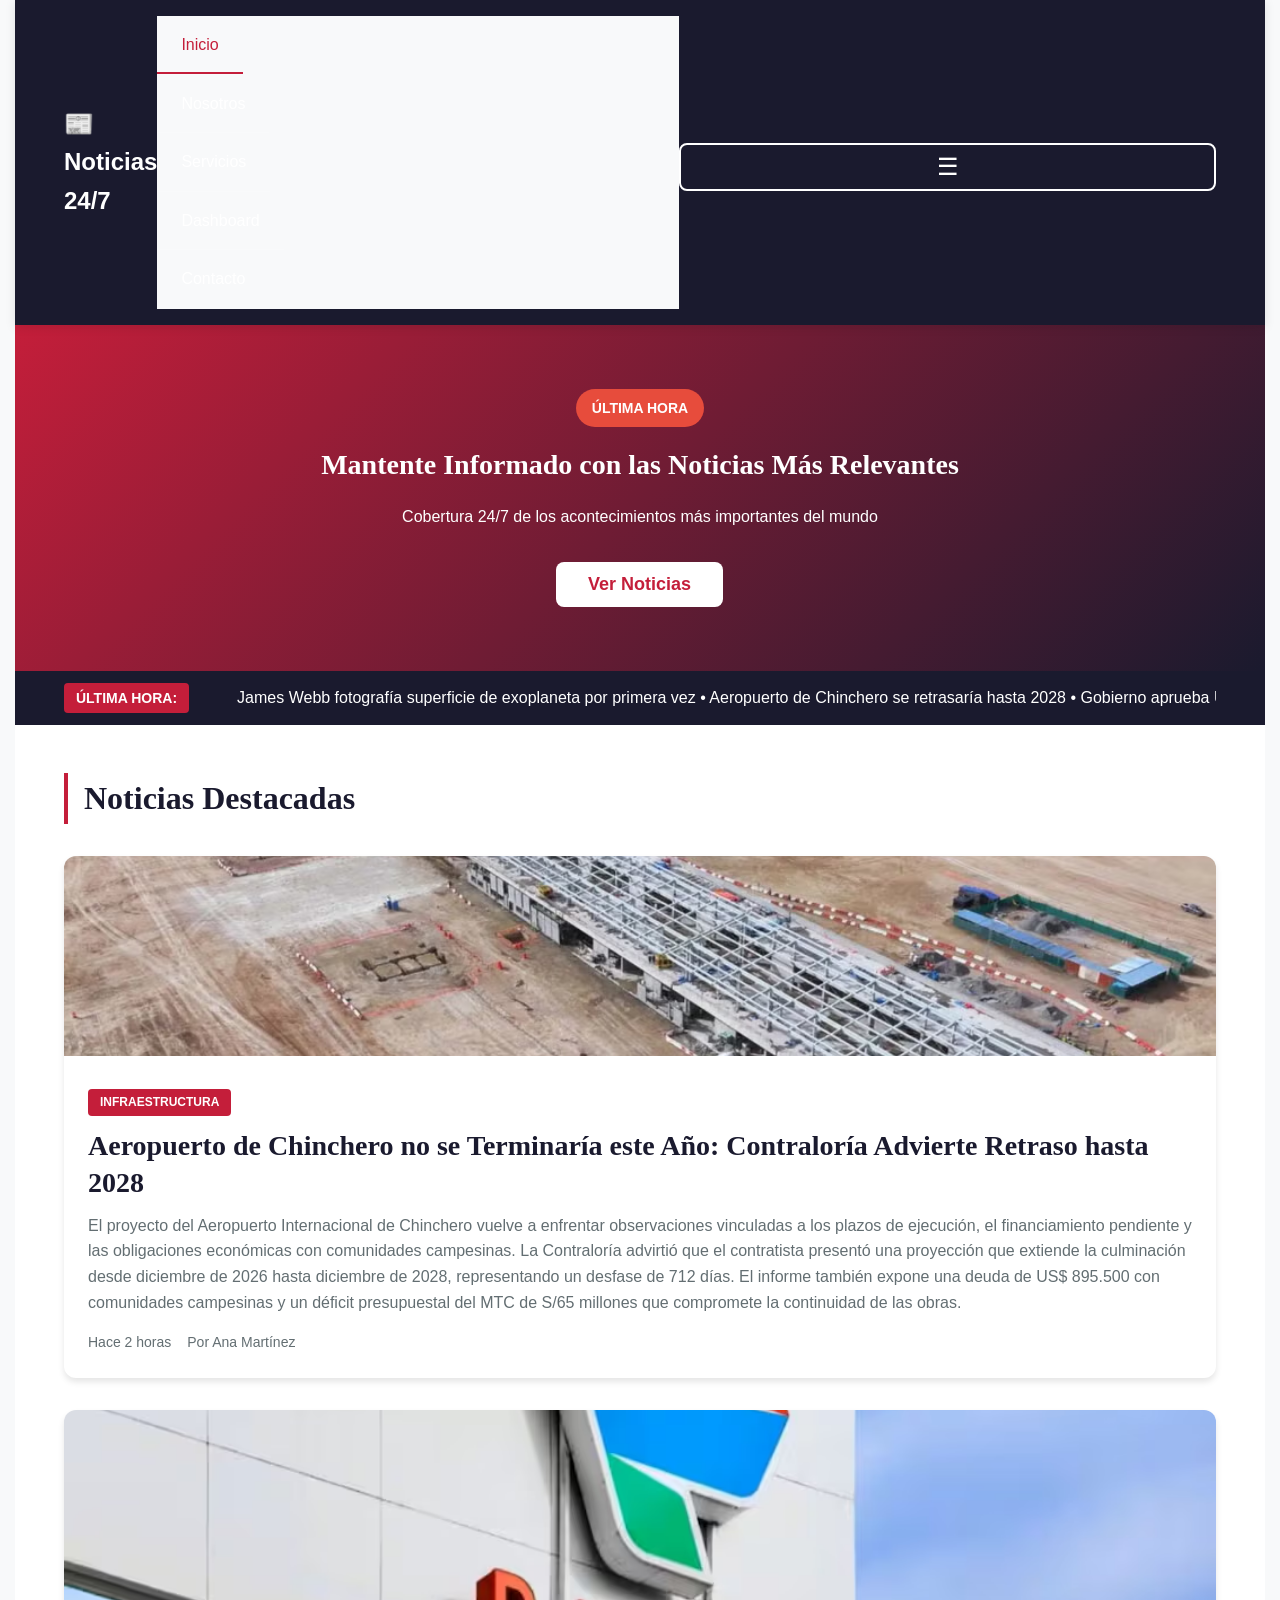
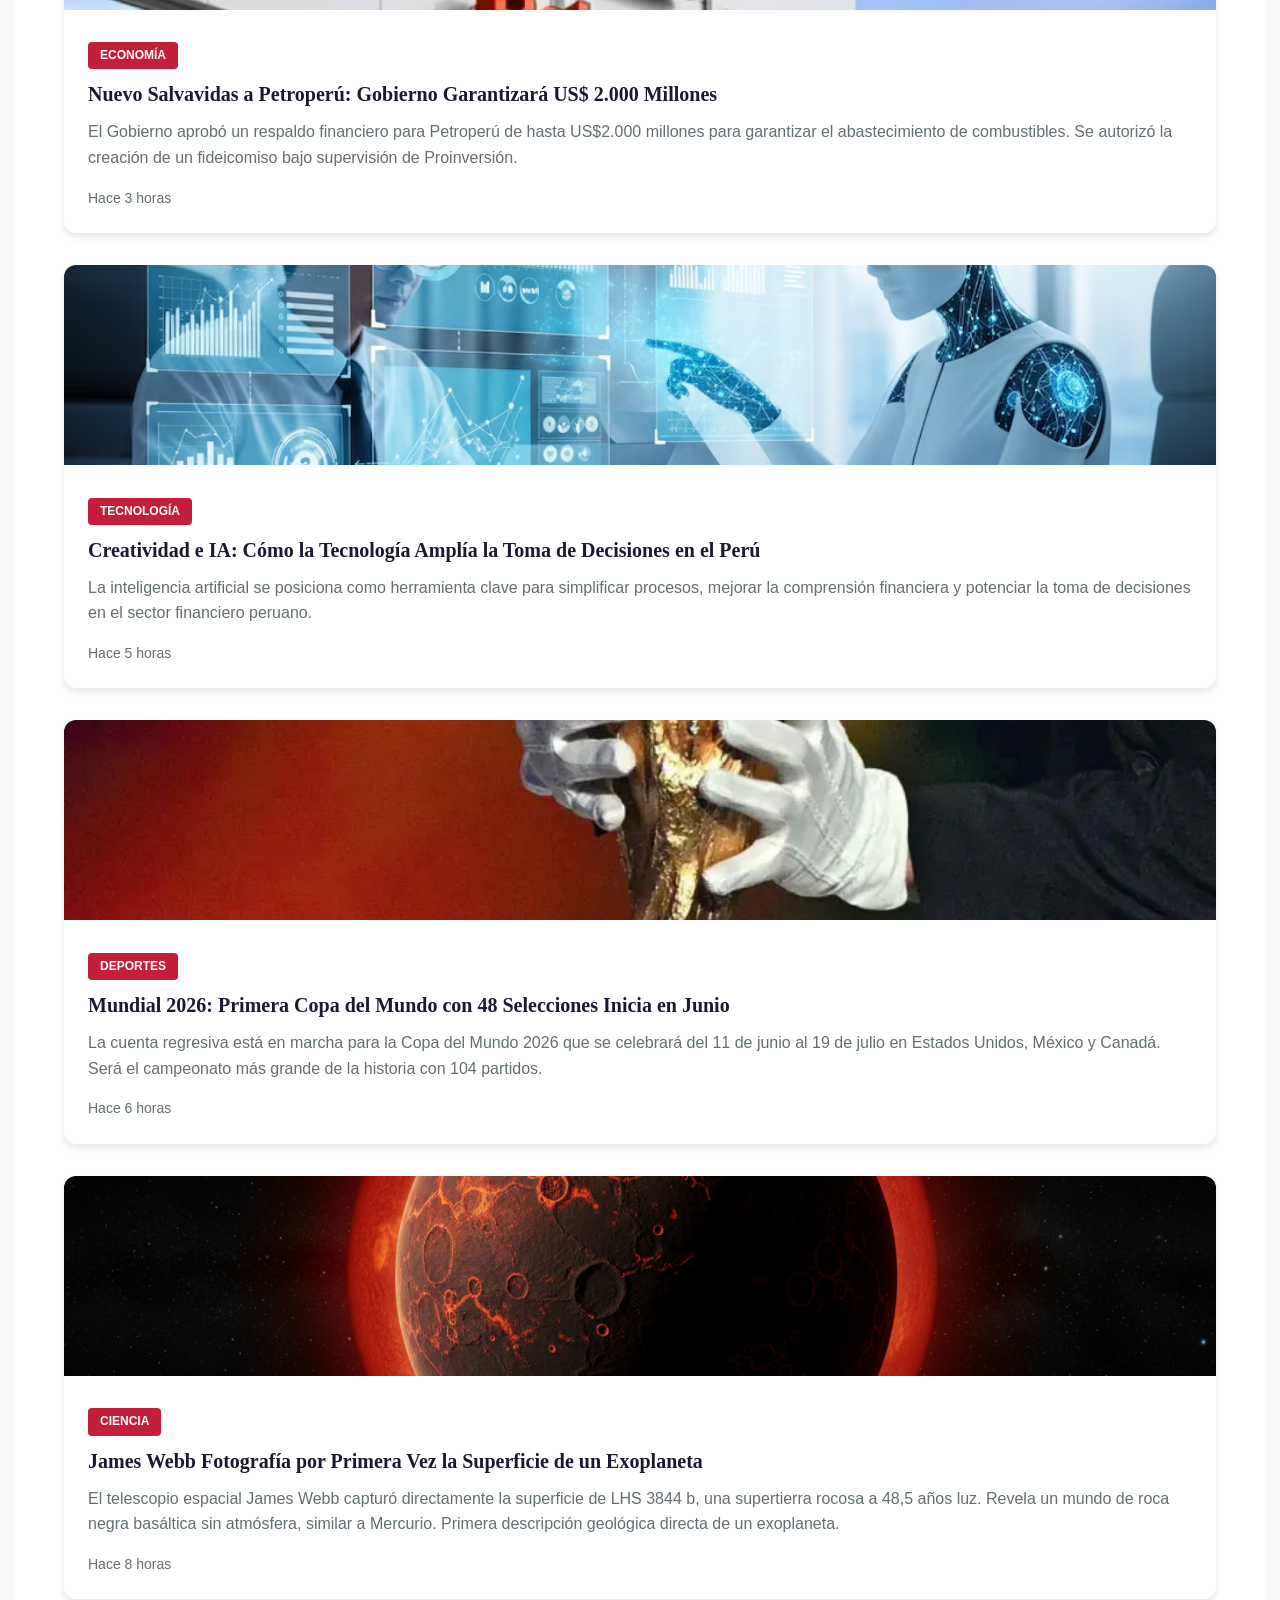
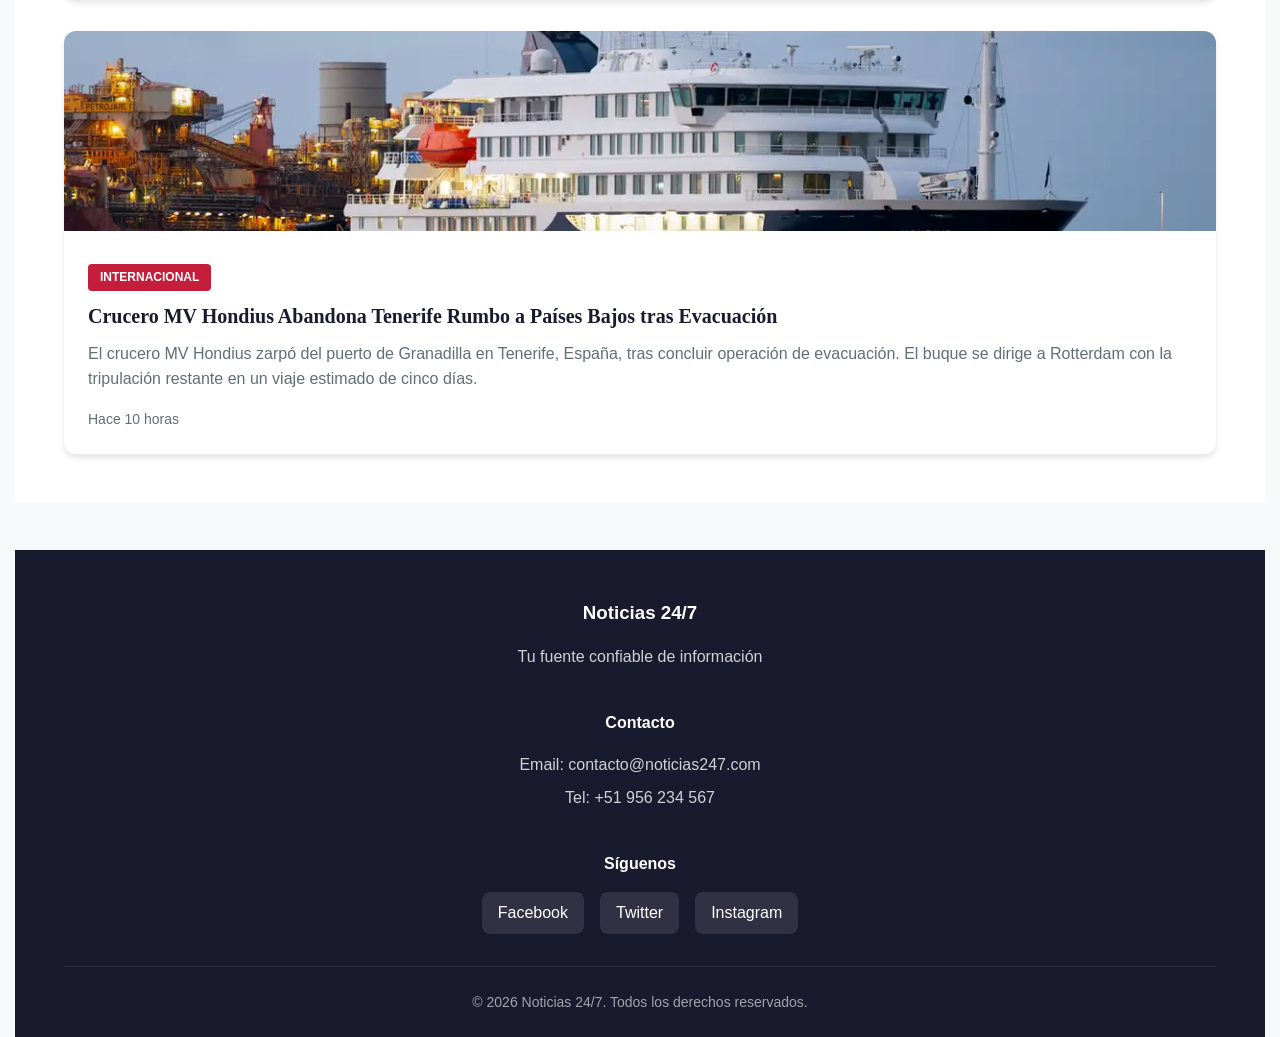
==== commit 4cac6a19: "pc2" ====
--- a/index.html
+++ b/index.html
@@ -1,227 +1,29 @@
 <!DOCTYPE html>
 <html lang="es">
-
 <head>
     <meta charset="UTF-8">
     <meta name="viewport" content="width=device-width, initial-scale=1.0">
-    <title>Noticias 24/7 - Tu fuente de información</title>
-    <link rel="icon" href="favicon.ico?v=2" type="image/x-icon">
+    <title>Inicio - Noticias 24/7</title>
     <link rel="stylesheet" href="css/styles.css">
 </head>
-
 <body>
-    <div class="loader" id="loader">
-        <div class="loader__spinner"></div>
-        <div class="loader__text">Cargando...</div>
-    </div>
-
     <header class="header">
         <div class="container">
             <div class="header__content">
                 <div class="header__logo">
-                    <h1>Noticias 24/7</h1>
+                    <h1>📰 Noticias 24/7</h1>
                 </div>
-                <nav class="navbar navbar-expand-lg navbar-light bg-light">
-            <a class="navbar-brand" href="index.html">Noticias 24/7</a>
-            <button class="navbar-toggler" type="button" data-toggle="collapse" data-target="#navbarNav" aria-controls="navbarNav" aria-expanded="false" aria-label="Toggle navigation">
-                <span class="navbar-toggler-icon"></span>
-            </button>
-            <div class="collapse navbar-collapse" id="navbarNav">
-                <ul class="navbar-nav">
-                    <li class="nav-item active">
-                        <a class="nav-link" href="index.html">Inicio</a>
-                    </li>
-                    <li class="nav-item">
-                        <a class="nav-link" href="nosotros.html">Nosotros</a>
-                    </li>
-                    <li class="nav-item">
-                        <a class="nav-link" href="servicios.html">Servicios</a>
-                    </li>
-                    <li class="nav-item">
-                        <a class="nav-link" href="dashboard.html">Dashboard</a>
-                    </li>
-                    <li class="nav-item">
-                        <a class="nav-link" href="contacto.html">Contacto</a>
-                    </li>
-                </ul>
-            </div>
-        </nav>
-            <a class="navbar-brand" href="index.html">Noticias 24/7</a>
-            <button class="navbar-toggler" type="button" data-toggle="collapse" data-target="#navbarNav" aria-controls="navbarNav" aria-expanded="false" aria-label="Toggle navigation">
-                <span class="navbar-toggler-icon"></span>
-            </button>
-            <div class="collapse navbar-collapse" id="navbarNav">
-                <ul class="navbar-nav">
-                    <li class="nav-item active">
-                        <a class="nav-link" href="index.html">Inicio</a>
-                    </li>
-                    <li class="nav-item">
-                        <a class="nav-link" href="nosotros.html">Nosotros</a>
-                    </li>
-                    <li class="nav-item">
-                        <a class="nav-link" href="servicios.html">Servicios</a>
-                    </li>
-                    <li class="nav-item">
-                        <a class="nav-link" href="dashboard.html">Dashboard</a>
-                    </li>
-                    <li class="nav-item">
-                        <a class="nav-link" href="contacto.html">Contacto</a>
-                    </li>
-                </ul>
-            </div>
-        </nav>
-            <a class="navbar-brand" href="index.html">Noticias 24/7</a>
-            <button class="navbar-toggler" type="button" data-toggle="collapse" data-target="#navbarNav" aria-controls="navbarNav" aria-expanded="false" aria-label="Toggle navigation">
-                <span class="navbar-toggler-icon"></span>
-            </button>
-            <div class="collapse navbar-collapse" id="navbarNav">
-                <ul class="navbar-nav">
-                    <li class="nav-item active">
-                        <a class="nav-link" href="index.html">Inicio</a>
-                    </li>
-                    <li class="nav-item">
-                        <a class="nav-link" href="nosotros.html">Nosotros</a>
-                    </li>
-                    <li class="nav-item">
-                        <a class="nav-link" href="servicios.html">Servicios</a>
-                    </li>
-                    <li class="nav-item">
-                        <a class="nav-link" href="dashboard.html">Dashboard</a>
-                    </li>
-                    <li class="nav-item">
-                        <a class="nav-link" href="contacto.html">Contacto</a>
-                    </li>
-                </ul>
-            </div>
-        </nav>
-            <a class="navbar-brand" href="index.html">Noticias 24/7</a>
-            <button class="navbar-toggler" type="button" data-toggle="collapse" data-target="#navbarNav" aria-controls="navbarNav" aria-expanded="false" aria-label="Toggle navigation">
-                <span class="navbar-toggler-icon"></span>
-            </button>
-            <div class="collapse navbar-collapse" id="navbarNav">
-                <ul class="navbar-nav">
-                    <li class="nav-item active">
-                        <a class="nav-link" href="index.html">Inicio</a>
-                    </li>
-                    <li class="nav-item">
-                        <a class="nav-link" href="nosotros.html">Nosotros</a>
-                    </li>
-                    <li class="nav-item">
-                        <a class="nav-link" href="servicios.html">Servicios</a>
-                    </li>
-                    <li class="nav-item">
-                        <a class="nav-link" href="dashboard.html">Dashboard</a>
-                    </li>
-                    <li class="nav-item">
-                        <a class="nav-link" href="contacto.html">Contacto</a>
-                    </li>
-                </ul>
-            </div>
-        </nav>
-            <a class="navbar-brand" href="index.html">Noticias 24/7</a>
-            <button class="navbar-toggler" type="button" data-toggle="collapse" data-target="#navbarNav" aria-controls="navbarNav" aria-expanded="false" aria-label="Toggle navigation">
-                <span class="navbar-toggler-icon"></span>
-            </button>
-            <div class="collapse navbar-collapse" id="navbarNav">
-                <ul class="navbar-nav">
-                    <li class="nav-item active">
-                        <a class="nav-link" href="index.html">Inicio</a>
-                    </li>
-                    <li class="nav-item">
-                        <a class="nav-link" href="nosotros.html">Nosotros</a>
-                    </li>
-                    <li class="nav-item">
-                        <a class="nav-link" href="servicios.html">Servicios</a>
-                    </li>
-                    <li class="nav-item">
-                        <a class="nav-link" href="dashboard.html">Dashboard</a>
-                    </li>
-                    <li class="nav-item">
-                        <a class="nav-link" href="contacto.html">Contacto</a>
-                    </li>
-                </ul>
-            </div>
-        </nav>
-            <a class="navbar-brand" href="index.html">Noticias 24/7</a>
-            <button class="navbar-toggler" type="button" data-toggle="collapse" data-target="#navbarNav" aria-controls="navbarNav" aria-expanded="false" aria-label="Toggle navigation">
-                <span class="navbar-toggler-icon"></span>
-            </button>
-            <div class="collapse navbar-collapse" id="navbarNav">
-                <ul class="navbar-nav">
-                    <li class="nav-item active">
-                        <a class="nav-link" href="index.html">Inicio</a>
-                    </li>
-                    <li class="nav-item">
-                        <a class="nav-link" href="nosotros.html">Nosotros</a>
-                    </li>
-                    <li class="nav-item">
-                        <a class="nav-link" href="servicios.html">Servicios</a>
-                    </li>
-                    <li class="nav-item">
-                        <a class="nav-link" href="dashboard.html">Dashboard</a>
-                    </li>
-                    <li class="nav-item">
-                        <a class="nav-link" href="contacto.html">Contacto</a>
-                    </li>
-                </ul>
-            </div>
-        </nav>
-            <a class="navbar-brand" href="index.html">Noticias 24/7</a>
-            <button class="navbar-toggler" type="button" data-toggle="collapse" data-target="#navbarNav" aria-controls="navbarNav" aria-expanded="false" aria-label="Toggle navigation">
-                <span class="navbar-toggler-icon"></span>
-            </button>
-            <div class="collapse navbar-collapse" id="navbarNav">
-                <ul class="navbar-nav">
-                    <li class="nav-item active">
-                        <a class="nav-link" href="index.html">Inicio</a>
-                    </li>
-                    <li class="nav-item">
-                        <a class="nav-link" href="nosotros.html">Nosotros</a>
-                    </li>
-                    <li class="nav-item">
-                        <a class="nav-link" href="servicios.html">Servicios</a>
-                    </li>
-                    <li class="nav-item">
-                        <a class="nav-link" href="dashboard.html">Dashboard</a>
-                    </li>
-                    <li class="nav-item">
-                        <a class="nav-link" href="contacto.html">Contacto</a>
-                    </li>
-                </ul>
-            </div>
-        </nav>
-            <a class="navbar-brand" href="index.html">Noticias 24/7</a>
-            <button class="navbar-toggler" type="button" data-toggle="collapse" data-target="#navbarNav" aria-controls="navbarNav" aria-expanded="false" aria-label="Toggle navigation">
-                <span class="navbar-toggler-icon"></span>
-            </button>
-            <div class="collapse navbar-collapse" id="navbarNav">
-                <ul class="navbar-nav">
-                    <li class="nav-item active">
-                        <a class="nav-link" href="index.html">Inicio</a>
-                    </li>
-                    <li class="nav-item">
-                        <a class="nav-link" href="nosotros.html">Nosotros</a>
-                    </li>
-                    <li class="nav-item">
-                        <a class="nav-link" href="servicios.html">Servicios</a>
-                    </li>
-                    <li class="nav-item">
-                        <a class="nav-link" href="dashboard.html">Dashboard</a>
-                    </li>
-                    <li class="nav-item">
-                        <a class="nav-link" href="contacto.html">Contacto</a>
-                    </li>
-                </ul>
-            </div>
-        </nav>
-                                            <li><a href="index.html" class="nav__link active">Inicio</a></li>
+                <nav class="header__nav" id="navMenu">
+                    <ul class="nav__list">
+                        <li><a href="index.html" class="nav__link active">Inicio</a></li>
                         <li><a href="nosotros.html" class="nav__link">Nosotros</a></li>
                         <li><a href="servicios.html" class="nav__link">Servicios</a></li>
+                        <li><a href="dashboard.html" class="nav__link">Dashboard</a></li>
                         <li><a href="contacto.html" class="nav__link">Contacto</a></li>
                     </ul>
                 </nav>
                 <button class="header__btn">Suscríbete</button>
-                <button class="header__menu-toggle" id="menuToggle">=</button>
+                <button class="header__menu-toggle" id="menuToggle">☰</button>
             </div>
         </div>
     </header>
@@ -241,11 +43,7 @@
         <div class="container">
             <div class="breaking-news__ticker">
                 <span class="ticker__label">ÚLTIMA HORA:</span>
-                <span class="ticker__text">James Webb fotografía superficie de exoplaneta por primera vez • Aeropuerto
-                    de Chinchero se retrasaría hasta 2028 • Gobierno aprueba US$ 2.000 millones para Petroperú • Mundial
-                    2026 con 48 selecciones inicia el 11 de junio • James Webb fotografía superficie de exoplaneta por
-                    primera vez • Aeropuerto de Chinchero se retrasaría hasta 2028 • Gobierno aprueba US$ 2.000 millones
-                    para Petroperú • Mundial 2026 con 48 selecciones inicia el 11 de junio</span>
+                <span class="ticker__text">James Webb fotografía superficie de exoplaneta por primera vez • Aeropuerto de Chinchero se retrasaría hasta 2028 • Gobierno aprueba US$ 2.000 millones para Petroperú • Mundial 2026 con 48 selecciones inicia el 11 de junio • James Webb fotografía superficie de exoplaneta por primera vez • Aeropuerto de Chinchero se retrasaría hasta 2028 • Gobierno aprueba US$ 2.000 millones para Petroperú • Mundial 2026 con 48 selecciones inicia el 11 de junio</span>
             </div>
         </div>
     </section>
@@ -260,13 +58,7 @@
                         <span class="news-card__category">Infraestructura</span>
                         <h3 class="news-card__title">Aeropuerto de Chinchero no se Terminaría este Año: Contraloría
                             Advierte Retraso hasta 2028</h3>
-                        <p class="news-card__excerpt">El proyecto del Aeropuerto Internacional de Chinchero vuelve a
-                            enfrentar observaciones vinculadas a los plazos de ejecución, el financiamiento pendiente y
-                            las obligaciones económicas con comunidades campesinas. La Contraloría advirtió que el
-                            contratista presentó una proyección que extiende la culminación desde diciembre de 2026
-                            hasta diciembre de 2028, representando un desfase de 712 días. El informe también expone una
-                            deuda de US$ 895.500 con comunidades campesinas y un déficit presupuestal del MTC de S/65
-                            millones que compromete la continuidad de las obras.</p>
+                        <p class="news-card__excerpt">El proyecto del Aeropuerto Internacional de Chinchero vuelve a enfrentar observaciones vinculadas a los plazos de ejecución, el financiamiento pendiente y las obligaciones económicas con comunidades campesinas. La Contraloría advirtió que el contratista presentó una proyección que extiende la culminación desde diciembre de 2026 hasta diciembre de 2028, representando un desfase de 712 días. El informe también expone una deuda de US$ 895.500 con comunidades campesinas y un déficit presupuestal del MTC de S/65 millones que compromete la continuidad de las obras.</p>
                         <div class="news-card__meta">
                             <span class="meta__date">Hace 2 horas</span>
                             <span class="meta__author">Por Ana Martínez</span>
@@ -278,11 +70,8 @@
                     <img src="img/news-2.jpg" alt="Noticia" class="news-card__image">
                     <div class="news-card__content">
                         <span class="news-card__category">Economía</span>
-                        <h3 class="news-card__title">Nuevo Salvavidas a Petroperú: Gobierno Garantizará US$ 2.000
-                            Millones</h3>
-                        <p class="news-card__excerpt">El Gobierno aprobó un respaldo financiero para Petroperú de hasta
-                            US$2.000 millones para garantizar el abastecimiento de combustibles. Se autorizó la creación
-                            de un fideicomiso bajo supervisión de Proinversión.</p>
+                        <h3 class="news-card__title">Nuevo Salvavidas a Petroperú: Gobierno Garantizará US$ 2.000 Millones</h3>
+                        <p class="news-card__excerpt">El Gobierno aprobó un respaldo financiero para Petroperú de hasta US$2.000 millones para garantizar el abastecimiento de combustibles. Se autorizó la creación de un fideicomiso bajo supervisión de Proinversión.</p>
                         <div class="news-card__meta">
                             <span class="meta__date">Hace 3 horas</span>
                         </div>
@@ -293,11 +82,8 @@
                     <img src="img/news-3.jpg" alt="Noticia" class="news-card__image">
                     <div class="news-card__content">
                         <span class="news-card__category">Tecnología</span>
-                        <h3 class="news-card__title">Creatividad e IA: Cómo la Tecnología Amplía la Toma de Decisiones
-                            en el Perú</h3>
-                        <p class="news-card__excerpt">La inteligencia artificial se posiciona como herramienta clave
-                            para simplificar procesos, mejorar la comprensión financiera y potenciar la toma de
-                            decisiones en el sector financiero peruano.</p>
+                        <h3 class="news-card__title">Creatividad e IA: Cómo la Tecnología Amplía la Toma de Decisiones en el Perú</h3>
+                        <p class="news-card__excerpt">La inteligencia artificial se posiciona como herramienta clave para simplificar procesos, mejorar la comprensión financiera y potenciar la toma de decisiones en el sector financiero peruano.</p>
                         <div class="news-card__meta">
                             <span class="meta__date">Hace 5 horas</span>
                         </div>
@@ -308,11 +94,8 @@
                     <img src="img/news-4.jpg" alt="Noticia" class="news-card__image">
                     <div class="news-card__content">
                         <span class="news-card__category">Deportes</span>
-                        <h3 class="news-card__title">Mundial 2026: Primera Copa del Mundo con 48 Selecciones Inicia en
-                            Junio</h3>
-                        <p class="news-card__excerpt">La cuenta regresiva está en marcha para la Copa del Mundo 2026 que
-                            se celebrará del 11 de junio al 19 de julio en Estados Unidos, México y Canadá. Será el
-                            campeonato más grande de la historia con 104 partidos.</p>
+                        <h3 class="news-card__title">Mundial 2026: Primera Copa del Mundo con 48 Selecciones Inicia en Junio</h3>
+                        <p class="news-card__excerpt">La cuenta regresiva está en marcha para la Copa del Mundo 2026 que se celebrará del 11 de junio al 19 de julio en Estados Unidos, México y Canadá. Será el campeonato más grande de la historia con 104 partidos.</p>
                         <div class="news-card__meta">
                             <span class="meta__date">Hace 6 horas</span>
                         </div>
@@ -323,12 +106,8 @@
                     <img src="img/news-5.jpg" alt="Noticia" class="news-card__image">
                     <div class="news-card__content">
                         <span class="news-card__category">Ciencia</span>
-                        <h3 class="news-card__title">James Webb Fotografía por Primera Vez la Superficie de un
-                            Exoplaneta</h3>
-                        <p class="news-card__excerpt">El telescopio espacial James Webb capturó directamente la
-                            superficie de LHS 3844 b, una supertierra rocosa a 48,5 años luz. Revela un mundo de roca
-                            negra basáltica sin atmósfera, similar a Mercurio. Primera descripción geológica directa de
-                            un exoplaneta.</p>
+                        <h3 class="news-card__title">James Webb Fotografía por Primera Vez la Superficie de un Exoplaneta</h3>
+                        <p class="news-card__excerpt">El telescopio espacial James Webb capturó directamente la superficie de LHS 3844 b, una supertierra rocosa a 48,5 años luz. Revela un mundo de roca negra basáltica sin atmósfera, similar a Mercurio. Primera descripción geológica directa de un exoplaneta.</p>
                         <div class="news-card__meta">
                             <span class="meta__date">Hace 8 horas</span>
                         </div>
@@ -339,11 +118,8 @@
                     <img src="img/news-6.jpg" alt="Noticia" class="news-card__image">
                     <div class="news-card__content">
                         <span class="news-card__category">Internacional</span>
-                        <h3 class="news-card__title">Crucero MV Hondius Abandona Tenerife Rumbo a Países Bajos tras
-                            Evacuación</h3>
-                        <p class="news-card__excerpt">El crucero MV Hondius zarpó del puerto de Granadilla en Tenerife,
-                            España, tras concluir operación de evacuación. El buque se dirige a Rotterdam con la
-                            tripulación restante en un viaje estimado de cinco días.</p>
+                        <h3 class="news-card__title">Crucero MV Hondius Abandona Tenerife Rumbo a Países Bajos tras Evacuación</h3>
+                        <p class="news-card__excerpt">El crucero MV Hondius zarpó del puerto de Granadilla en Tenerife, España, tras concluir operación de evacuación. El buque se dirige a Rotterdam con la tripulación restante en un viaje estimado de cinco días.</p>
                         <div class="news-card__meta">
                             <span class="meta__date">Hace 10 horas</span>
                         </div>
@@ -382,5 +158,4 @@
 
     <script src="js/menu.js"></script>
 </body>
-
-</html>+</html>
